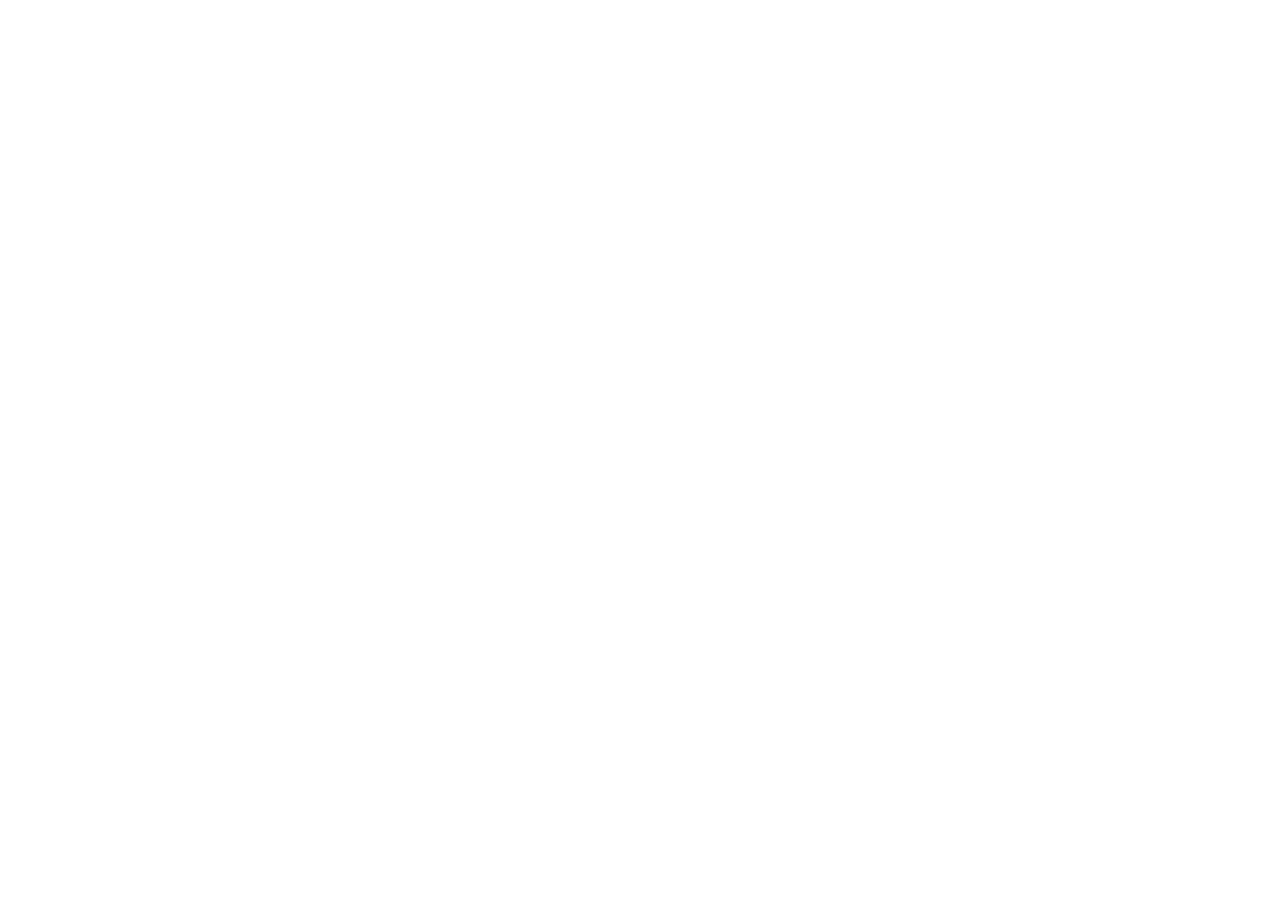
==== portfolio.html @ 125cb2c0 "hw8" ====
<!DOCTYPE html>
<html lang="ru">

<head>
    <meta charset="UTF-8" />
    <meta http-equiv="X-UA-Compatible" content="IE=edge">
    <meta name="viewport" content="width=device-width, initial-scale=1.0">
    <title>Портфоліо</title>
    <link rel="preconnect" href="https://fonts.googleapis.com">
    <link rel="preconnect" href="https://fonts.gstatic.com" crossorigin>
    <link href="https://fonts.googleapis.com/css2?family=Raleway:wght@700&family=Roboto:wght@400;500;700;900&display=swap"
        rel="stylesheet">
    <link rel="stylesheet" href="https://cdn.jsdelivr.net/npm/modern-normalize@1.1.0/modern-normalize.min.css">
    <link rel="stylesheet" href="./css/main.min.css">
</head>

<body>
<!--HEADER-->
    <!-- <header class="page-header"> 
        <div class="container page-header-box">
            <nav class="page-nav">
                <div class="page-header__logo-box">
                    <a class="page-header__logo link" href="./index.html" lang="en"><span class="web">Web</span>Studio</a>
                </div>
                <ul class="menu list">
                    <li class="menu__item">
                        <a class="menu__link link" href="./index.html">Студия</a>
                    </li>
                    <li class="menu__item">
                        <a class="menu__link current link" href="./portfolio.html">Портфолио</a>
                    </li>
                    <li class="menu__item">
                        <a class="menu__link link" href="#contacts">Контакты</a>
                    </li>
                </ul>
            </nav>
            <div class="contacts-box">
                <a class="contact-e-mail link" href="mailto:info@devstudio.com">info@devstudio.com
                    <svg class="envelope-icon" width="16px" height="12px">
                        <use href="./images/icons.svg#icon-envelope"></use>
                    </svg>
                </a>
                <a class="contact-phone-number link" href="tel:+380961111111">+38 096 111 11 11
                    <svg class="phone-icon" width="10px" height="16px">
                        <use href="./images/icons.svg#icon-smartphone"></use>
                    </svg>
                </a>
            </div>
        </div>
    </header>
    <main>
<!--PORTFOLIO-->
        <!-- <section class="portfolio section"> 
            <div class="container">
            <ul class="portfolio-filters list">
                <li class="portfolio-filter-item"><button class="portfolio-filter-btn" type="button">Все</button></li>
                <li class="portfolio-filter-item"><button class="portfolio-filter-btn" type="button">Веб-сайты</button></li>
                <li class="portfolio-filter-item"><button class="portfolio-filter-btn" type="button">Приложения</button></li>
                <li class="portfolio-filter-item"><button class="portfolio-filter-btn" type="button">Дизайн</button></li>
                <li class="portfolio-filter-item"><button class="portfolio-filter-btn" type="button">Маркетинг</button></li>
            </ul>

            <ul class="projects-list list">
                <li class="projects-list-item">
                    <button class="project-btn" type="button">
                    <div class="project-card">
                        <img
                    src="./images/portfolio/img1.jpg"
                    alt="профили людей с фото"
                    width="370"
                    height="294"/>
                    <p class="project-hover-text">Ресурс предлагает комплексные предложения с разным уровнем функционала и сервисов.
                    Все это позволит
                    посетителю получить исчерпывающие сведения о компании или частном лице.
                </p>
                    </div>
                    <div class="project-box">
                    <h3 class="project-name">Технокряк</h3>
                    <p class="project-description">Веб-сайт</p>
                </div>
                </button>
                </li>
                <li class="projects-list-item">
                    <button class="project-btn" type="button">
                    <div class="project-card">
                    <img src="./images/portfolio/img2.jpg" alt="два баскетболиста борются за мяч" 
                    width="370" 
                    height="294" />
                    <p class="project-hover-text">Ресурс предлагает комплексные предложения с разным уровнем функционала и сервисов.
                        Все это позволит
                        посетителю получить исчерпывающие сведения о компании или частном лице.
                    </p>
                    </div>
                    <div class="project-box">
                    <h3 class="project-name">Постер <span lang="en">Orlean vs Golden Star</span></h3>
                    <p class="project-description">Дизайн</p>
                </div>
                </button>
                </li>
                <li class="projects-list-item">
                    <button class="project-btn" type="button">
                    <div class="project-card">
                    <img
                    src="./images/portfolio/img3.jpg"
                    alt="логотип ресторана рыбной кухни"
                    width="370"
                    height="294"/>
                    <p class="project-hover-text">Ресурс предлагает комплексные предложения с разным уровнем функционала и сервисов.
                        Все это позволит
                        посетителю получить исчерпывающие сведения о компании или частном лице.
                    </p>
                    </div>
                    <div class="project-box">
                    <h3 class="project-name">Ресторан <span lang="en">Seafood</span></h3>
                    <p class="project-description">Приложение</p>
                </div>
                </button>
                </li>
                <li class="projects-list-item">
                    <button class="project-btn" type="button">
                    <div class="project-card">
                        <img
                    src="./images/portfolio/img4.jpg"
                    alt="черные наушники"
                    width="370"
                    height="294"/>
                    <p class="project-hover-text">Ресурс предлагает комплексные предложения с разным уровнем функционала и сервисов.
                        Все это позволит
                        посетителю получить исчерпывающие сведения о компании или частном лице.
                    </p>
                    </div>
                    <div class="project-box">
                    <h3 class="project-name">Проект <span lang="en">Prime</span></h3>
                    <p class="project-description">Маркетинг</p>
                </div>
                </button>
                </li>
                <li class="projects-list-item">
                    <button class="project-btn" type="button">
                    <div class="project-card">
                    <img
                    src="./images/portfolio/img5.jpg"
                    alt="коробки"
                    width="370"
                    height="294"/>
                    <p class="project-hover-text">Ресурс предлагает комплексные предложения с разным уровнем функционала и сервисов.
                        Все это позволит
                        посетителю получить исчерпывающие сведения о компании или частном лице.
                    </p>
                    </div>
                    <div class="project-box">
                    <h3 class="project-name">Проект <span lang="en">Boxes</span></h3>
                    <p class="project-description">Приложение</p>
                </div>
                </button>
                </li>
                <li class="projects-list-item">
                    <button class="project-btn" type="button">
                    <div class="project-card">
                    <img
                    src="./images/portfolio/img6.jpg"
                    alt="монитор на котором изображена карта"
                    width="370"
                    height="294"/>
                    <p class="project-hover-text">Ресурс предлагает комплексные предложения с разным уровнем функционала и сервисов.
                        Все это позволит
                        посетителю получить исчерпывающие сведения о компании или частном лице.
                    </p>
                    </div>
                    <div class="project-box">
                    <h3 class="project-name" lang="en">Inspiration has no Borders</h3>
                    <p class="project-description">Веб-сайт</p>
                </div>
                </button>
                </li>
                <li class="projects-list-item">
                    <button class="project-btn" type="button">
                    <div class="project-card">
                    <img
                    src="./images/portfolio/img7.jpg"
                    alt="открытый журнал"
                    width="370"
                    height="294"/>
                    <p class="project-hover-text">Ресурс предлагает комплексные предложения с разным уровнем функционала и сервисов.
                        Все это позволит
                        посетителю получить исчерпывающие сведения о компании или частном лице.
                    </p>
                    </div>
                    <div class="project-box">
                    <h3 class="project-name">Издание <span lang="en">Limited Edition</span></h3>
                    <p class="project-description">Дизайн</p>
                </div>
                </button>
                </li>
                <li class="projects-list-item">
                    <button class="project-btn" type="button">
                    <div class="project-card">
                    <img
                    src="./images/portfolio/img8.jpg"
                    alt="ярлык"
                    width="370"
                    height="294"/>
                    <p class="project-hover-text">Ресурс предлагает комплексные предложения с разным уровнем функционала и сервисов.
                        Все это позволит
                        посетителю получить исчерпывающие сведения о компании или частном лице.
                    </p>
                    </div>
                    <div class="project-box">
                    <h3 class="project-name">Проект<span lang="en">LAB</span></h3>
                    <p class="project-description">Маркетинг</p>
                </div>
                </button>
                </li>
                <li class="projects-list-item">
                    <button class="project-btn" type="button">
                    <div class="project-card">
                    <img
                    src="./images/portfolio/img9.jpg"
                    alt="человек печатает на ноутбуке"
                    width="370"
                    height="294"/>
                    <p class="project-hover-text">Ресурс предлагает комплексные предложения с разным уровнем функционала и сервисов.
                        Все это позволит
                        посетителю получить исчерпывающие сведения о компании или частном лице.
                    </p>
                    </div>
                    <div class="project-box">
                    <h3 class="project-name" lang="en">Growing Business</h3>
                    <p class="project-description">Приложение</p>
                </div>
                </button>
                </li>
            </ul>
            </div>
        </section>
    </main>
<!--FOOTER-->
    <!-- <footer class="footer"> 
    <div class="container footer-box">
        <div class="footer-address-box">
            <a class="footer__logo link" href="index.html" lang="en"><span class="web">Web</span>Studio</a>
            <address class="address">
                <ul class="contacts-list list">
                    <li class="contacts-list-item">
                        <a class="address-link link" href="https://goo.gl/maps/kGVF8FUABVi4qEjD9" target="_blank"
                            rel="noopener noreferrer">г. Киев, пр-т Леси Украинки, 26</a>
                    </li>
                    <li class="contacts-list-item">
                        <a class="footer-contact-e-mail link" href="mailto:info@example.com">info@example.com</a>
                    </li>
                    <li class="contacts-list-item">
                        <a class="footer-contact-phone-number link" href="tel:+380991111111">+38 099 111 11 11</a>
                    </li>
                </ul>
            </address>
        </div>
        <div class="footer-sn-box">
            <h4 class="sn-title">ПРИСОЄДИНЯЙТЕСЬ</h4>
            <ul class="footer-social-list list">
                <li class="footer-social-list-item">
                    <a href="" class="footer-social-list-link">
                        <svg class="footer-socail-list-icon" width="20" height="20">
                            <use href="./images/icons.svg#icon-instagram"></use>
                        </svg>
                    </a>
                </li>
                <li class="footer-social-list-item">
                    <a href="" class="footer-social-list-link">
                        <svg class="footer-socail-list-icon" width="20" height="20">
                            <use href="./images/icons.svg#icon-twitter"></use>
                        </svg>
                    </a>
                </li>
                <li class="footer-social-list-item">
                    <a href="" class="footer-social-list-link">
                        <svg class="footer-socail-list-icon" width="20" height="20">
                            <use href="./images/icons.svg#icon-facebook"></use>
                        </svg>
                    </a>
                </li>
                <li class="footer-social-list-item">
                    <a href="" class="footer-social-list-link">
                        <svg class="footer-socail-list-icon" width="20" height="20">
                            <use href="./images/icons.svg#icon-linkedin"></use>
                        </svg>
                    </a>
                </li>
            </ul>
        </div>
        <div class="footer-form">
            <h4 class="subscribe-form-title">подпишитесь на рассылку</h4>
        
            <form class="subscribe-form">
                <ul class="subscribe-list list">
                    <li>
                        <label class="subscribe-field">
                            <input type="email" name="email" placeholder="E-mail" class="subscribe-input" required />
                        </label>
                    </li>
                    <li>
                        <button type="submit" class="subscribe-bnt">Подписаться
                            <svg class="icon icon-icon-send" width="24px" height="24px">
                                <use href="./images/icons.svg#icon-icon-send"></use>
                            </svg>
        
                        </button>
                    </li>
                </ul>
            </form>
        
        </div>
    </div>
</footer>
</body>

</html>
---- css/main.min.css ----
h1,h2,h3,h4,h5,h6,p{margin-top:0;margin-bottom:0}ul,ol{margin-top:0;margin-bottom:0;padding-left:0}img{display:block;max-width:100%;height:auto}.list{list-style:none}.link{text-decoration:none}body{font-family:var(--primary-font)}button{cursor:pointer}.container{padding-left:15px;padding-right:15px}@media screen and (min-width: 480px){.container{width:480px;margin-left:auto;margin-right:auto}}@media screen and (min-width: 768px){.container{width:768px}}@media screen and (min-width: 1200px){.container{width:1200px}}@media screen and (max-width: 767px){.section{padding:60px 0}}@media screen and (min-width: 768px){.section{padding:60px 0}}@media screen and (min-width: 1200px){.section{padding:94px 0}}.backdrop{position:fixed;top:0;left:0;z-index:100;width:100%;height:100%;background:rgba(0,0,0,.2);transition:500ms cubic-bezier(0.4, 0, 0.2, 1)}.backdrop.is-hidden{opacity:0;visibility:hidden;pointer-events:none;transform:scale(3);transition:500ms cubic-bezier(0.4, 0, 0.2, 1)}@media screen and (max-width: 767px){.footer{background-color:#2f303a;padding-top:60px;padding-bottom:60px}.footer__logo{font-size:24px;margin-bottom:20px}.footer-address-box{display:flex;flex-direction:column;justify-content:center;align-items:center}.address{text-align:center;margin-bottom:60px}.footer-contacts-list-item:not(:last-child){margin-bottom:8px}.footer-address-link{font-style:normal;font-weight:400;font-size:14px;line-height:24px;letter-spacing:.03em;color:#fff}.footer-contact-e-mail{font-style:normal;font-weight:400;font-size:14px;line-height:1.71;letter-spacing:.03em;color:rgba(255,255,255,.6)}.footer-contact-phone-number{font-style:normal;font-weight:400;font-size:14px;line-height:1.71;letter-spacing:.03em;color:rgba(255,255,255,.6)}.footer-sn-title{display:block;font-weight:700;font-size:14px;line-height:1.14;letter-spacing:.03em;text-transform:uppercase;text-align:center;color:#fff;margin-bottom:20px}.footer-social-list{display:flex;justify-content:center;gap:10px;margin-bottom:60px}.footer-social-list-link{display:flex;justify-content:center;align-items:center;width:44px;height:44px;border-radius:50%;background:rgba(255,255,255,.1);fill:#fff}.footer-form{display:flex;flex-direction:column;margin-top:auto;justify-content:center;align-items:center}.subscribe-form-title{font-weight:700;font-size:14px;line-height:1.15;letter-spacing:.03em;text-transform:uppercase;color:#fff;margin-bottom:20px}.subscribe-input{border:1px solid rgba(255,255,255,.3);border-radius:4px;height:50px;background-color:rgba(0,0,0,0);padding:15px 16px;font-weight:400;font-size:16px;line-height:1.25;letter-spacing:.03em;color:rgba(255,255,255,.6);margin-bottom:20px;width:90vw}.subscribe-input::placeholder{font-weight:400;font-size:16px;line-height:1.25;display:flex;align-items:center;letter-spacing:.03em;color:rgba(255,255,255,.6)}.subscribe-bnt{background:#2196f3;box-shadow:0px 4px 4px rgba(0,0,0,.15);border:none;border-radius:4px;color:#fff;font-weight:700;font-size:16px;line-height:1.87;align-items:center;text-align:center;display:flex;letter-spacing:.06em;padding:10px 31px;margin-left:auto;margin-right:auto}.icon-icon-send{fill:currentColor;margin-left:10px}}@media screen and (min-width: 768px)and (max-width: 1199px){.footer{background-color:#2f303a;padding-top:60px;padding-bottom:60px}.footer-tablet-box{display:flex;justify-content:center;gap:168px}.footer__logo{font-size:24px;margin-bottom:20px}.footer-address-box{display:flex;flex-direction:column;justify-content:center;align-items:center}.address{text-align:center;margin-bottom:60px}.footer-contacts-list-item:not(:last-child){margin-bottom:8px}.footer-address-link{font-style:normal;font-weight:400;font-size:14px;line-height:24px;letter-spacing:.03em;color:#fff}.footer-contact-e-mail{font-style:normal;font-weight:400;font-size:14px;line-height:1.71;letter-spacing:.03em;color:rgba(255,255,255,.6)}.footer-contact-phone-number{font-style:normal;font-weight:400;font-size:14px;line-height:1.71;letter-spacing:.03em;color:rgba(255,255,255,.6)}.sn-title{display:block;font-weight:700;font-size:14px;line-height:1.14;letter-spacing:.03em;text-transform:uppercase;color:#fff;margin-bottom:20px}.footer-social-list{display:flex;justify-content:center;gap:10px}.footer-sn-title{display:block;font-weight:700;font-size:14px;line-height:1.14;letter-spacing:.03em;text-transform:uppercase;text-align:center;color:#fff;margin-bottom:20px}.footer-social-list{display:flex;justify-content:center;gap:10px;margin-bottom:60px}.footer-social-list-link{display:flex;justify-content:center;align-items:center;width:44px;height:44px;border-radius:50%;background:rgba(255,255,255,.1);fill:#fff}.footer-form{display:flex;flex-direction:column;margin-top:auto;justify-content:center;align-items:center}.subscribe-form-title{font-weight:700;font-size:14px;line-height:1.15;letter-spacing:.03em;text-transform:uppercase;color:#fff;margin-bottom:20px}.subscribe-input{border:1px solid rgba(255,255,255,.3);border-radius:4px;height:50px;background-color:rgba(0,0,0,0);padding:15px 16px;font-weight:400;font-size:16px;line-height:1.25;letter-spacing:.03em;color:rgba(255,255,255,.6);margin-bottom:20px;width:450px}.subscribe-input::placeholder{font-weight:400;font-size:16px;line-height:1.25;display:flex;align-items:center;letter-spacing:.03em;color:rgba(255,255,255,.6)}.subscribe-bnt{background:#2196f3;box-shadow:0px 4px 4px rgba(0,0,0,.15);border:none;border-radius:4px;color:#fff;font-weight:700;font-size:16px;line-height:1.87;align-items:center;text-align:center;display:flex;letter-spacing:.06em;padding:10px 31px;margin-left:auto;margin-right:auto}.icon-icon-send{fill:currentColor;margin-left:10px}}@media screen and (min-width: 1200px){.footer{background-color:#2f303a;padding-top:60px;padding-bottom:60px}.footer-box{display:flex;align-items:baseline}.footer-tablet-box{display:flex}.footer-address-box{display:table;margin-right:70px}.footer__logo{display:block;margin-bottom:20px}.footer-address-link{font-style:normal;font-weight:400;font-size:14px;line-height:24px;letter-spacing:.03em;color:#fff;transition:var(--transition-main)}.footer-address-link:hover,.footer-address-link:focus{color:var(--accent-color)}.footer-contact-e-mail{font-style:normal;font-weight:400;font-size:14px;line-height:1.71;letter-spacing:.03em;color:rgba(255,255,255,.6);transition:var(--transition-main)}.footer-contact-e-mail:hover,.footer-contact-e-mail:focus{color:var(--accent-color)}.footer-contact-phone-number{font-style:normal;font-weight:400;font-size:14px;line-height:1.71;letter-spacing:.03em;color:rgba(255,255,255,.6);transition:var(--transition-main)}.footer-contact-phone-number:hover,.footer-contact-phone-number:focus{color:var(--accent-color)}.contacts-list-item:not(:last-of-type){margin-bottom:9px}.footer-sn-title{display:block;font-weight:700;font-size:14px;line-height:1.14;letter-spacing:.03em;text-transform:uppercase;color:#fff;margin-bottom:20px}.footer-social-list{display:flex;justify-content:center;gap:10px}.footer-social-list-link{display:flex;justify-content:center;align-items:center;width:44px;height:44px;border-radius:50%;background:rgba(255,255,255,.1);fill:#fff;transition:var(--transition-main)}.footer-social-list-link:hover,.footer-social-list-link:focus{background-color:var(--accent-color)}.footer-form{margin-left:auto;justify-content:center;align-items:center}.subscribe-form-title{font-weight:700;font-size:14px;line-height:1.15;letter-spacing:.03em;text-transform:uppercase;color:#fff;margin-bottom:20px}.subscribe-list{display:flex}.subscribe-bnt{background:#2196f3;box-shadow:0px 4px 4px rgba(0,0,0,.15);border:none;border-radius:4px;color:#fff;font-weight:700;font-size:16px;line-height:1.87;display:flex;align-items:center;text-align:center;letter-spacing:.06em;padding:10px 26px;transition:backgroud-color var(--transition-main)}.subscribe-bnt:focus,.subscribe-bnt:hover{background-color:#188ce8}.icon-icon-send{fill:currentColor;margin-left:10px}.subscribe-input{border:1px solid rgba(255,255,255,.3);filter:drop-shadow(0px 4px 4px rgba(0, 0, 0, 0.15));border-radius:4px;width:358px;height:50px;background-color:rgba(0,0,0,0);margin-right:12px;padding:15px 16px;font-weight:400;font-size:16px;line-height:1.25;display:flex;align-items:center;letter-spacing:.03em;color:rgba(255,255,255,.6);transition:border-color var(--transition-main)}.subscribe-input::placeholder{font-weight:400;font-size:16px;line-height:1.25;display:flex;align-items:center;letter-spacing:.03em;color:rgba(255,255,255,.6)}.subscribe-input:focus,.subscribe-input:hover{outline:none;border-color:var(--accent-color)}}@media screen and (max-width: 767px){.menu{display:none}.contacts-box{display:none}.page-header{padding-top:24px;padding-bottom:24px}.page-header-box{display:flex;align-items:center;justify-content:space-between}.mobile-menu-open{background-color:rgba(0,0,0,0);border:none;padding:0;line-height:0}}@media screen and (min-width: 768px){.mobile-menu-open{display:none}.page-nav{display:flex;align-items:center}.page-header-box{display:flex;padding-top:24px;padding-bottom:24px;align-items:center}.page-header__logo{margin-right:88px}.menu{display:flex;align-items:center}.menu__item:not(:last-child){margin-right:50px}.menu__link{font-weight:500;font-size:14px;line-height:1.14;letter-spacing:.02em;color:#212121;padding-top:32px;padding-bottom:32px}.current{color:var(--accent-color);position:relative}.current::after{position:absolute;bottom:0;display:block;content:"";border-radius:2px;background-color:var(--accent-color);height:4px;width:100%}.contacts-box{display:flex;flex-direction:column;margin-left:auto}.contact-e-mail,.contact-phone-number{font-weight:500;font-size:14px;line-height:1.14;letter-spacing:.02em;color:#757575;display:inline-flex;align-items:center}.envelope-icon,.phone-icon{order:-1;margin-right:10px;fill:currentColor}}@media screen and (min-width: 1200px){.page-header{border-bottom:1px solid #ececec}.page-header__logo{margin-right:93px}.contacts-box{display:inline;justify-content:center}.menu__link{transition:var(--transition-main)}.menu__link:hover{color:var(--accent-color)}.menu__link:focus{color:var(--accent-color)}.contact-e-mail{margin-right:50px}.contact-e-mail,.contact-phone-number{font-weight:500;font-size:14px;line-height:1.14;letter-spacing:.02em;color:#757575;display:inline-flex;align-items:center;transition:var(--transition-main)}.contact-e-mail:hover,.contact-phone-number:hover{color:var(--accent-color)}.contact-e-mail:focus,.contact-phone-number:focus{color:var(--accent-color)}}.page-header__logo{font-family:var(--logo-font);font-weight:700;font-size:26px;line-height:1.19;letter-spacing:.03em;color:#000}.footer__logo{font-family:var(--logo-font);font-weight:700;font-size:26px;line-height:1.19;letter-spacing:.03em;color:#fff}.web{font-family:var(--logo-font);font-weight:700;font-size:26px;line-height:1.19;letter-spacing:.03em;color:var(--accent-color)}.modal-form{display:flex;flex-direction:column}.modal-form-title{font-weight:700;font-size:20px;line-height:1.15;text-align:center;letter-spacing:.03em;color:#212121;margin-bottom:12px}.modal-form-field{margin-bottom:10px}.modal-form-input{width:100%;height:40px;border:1px solid rgba(33,33,33,.2);border-radius:4px;transition:border-color var(--transition-main);padding-left:42px;padding-top:16px;padding-bottom:16px}.modal-form-input:focus{outline:none;border-color:var(--accent-color);cursor:pointer}.modal-form-input-description{font-weight:400;font-size:12px;line-height:1.17;letter-spacing:.01em;color:#757575;display:block;margin-bottom:4px}.modal-form-input-box{position:relative}.modal-field-icon{position:absolute;top:50%;left:12px;transform:translateY(-50%);transition:fill var(--transition-main)}.modal-form-input:focus+.modal-form-input-icon{fill:var(--accent-color)}.modal-form-comment{width:100%;height:120px;padding:12px 16px;resize:none;border-radius:4px;border:1px solid rgba(33,33,33,.2);transition:border-color var(--transition-main)}.modal-form-comment::placeholder{font-weight:400;font-size:12px;line-height:14px;letter-spacing:.01em;color:rgba(117,117,117,.5)}.modal-form-comment:focus{border-color:var(--accent-color);outline:none;cursor:pointer}.policy-check-field{display:flex;margin-bottom:30px;align-items:center;justify-content:center;margin-top:6px}.policy-check-field:focus,.policy-check-field:hover{cursor:pointer}.check-box-icon{display:inline-block;width:16px;height:15px;margin-right:8px;border:2px solid #212121;border-radius:4px;position:relative;transition:background-color var(--transition-main)}.check-mark{position:absolute;top:50%;transform:translateY(-50%)}.check-box-description{font-weight:400;font-size:14px;line-height:1.71;letter-spacing:.03em;color:#757575}.policy-link{color:#2196f3}.check-box:checked+.check-box-icon{background-color:var(--accent-color);border-color:rgba(0,0,0,0)}.check-box{-webkit-appearance:none;-moz-appearance:none;appearance:none}.modal-form-submit{min-width:200px;height:50px;background:#2196f3;box-shadow:0px 4px 4px rgba(0,0,0,.15);border:none;border-radius:4px;color:#fff;font-weight:700;font-size:16px;line-height:1.87;display:flex;align-self:center;text-align:center;letter-spacing:.06em;padding:10px 52px;transition:backgroud-color var(--transition-main)}.modal-form-submit:focus,.modal-form-submit:hover{outline:none;background-color:#188ce8}.modal-window{position:absolute;top:50%;left:50%;transform:translate(-50%, -50%);width:528px;height:581px;background-color:#fff;box-shadow:0px 1px 3px rgba(0,0,0,.12),0px 1px 1px rgba(0,0,0,.14),0px 2px 1px rgba(0,0,0,.2);border-radius:4px;padding:40px}.modal-close-btn{position:absolute;top:8px;right:8px;display:flex;justify-content:center;align-items:center;width:30px;height:30px;border-radius:50%;background-color:#fff;border:1px solid rgba(0,0,0,.1);padding:0}.modal-close-btn:hover,.modal-close-btn:focus{fill:var(--accent-color)}@media screen and (max-width: 767px){.section-title{font-weight:700;font-size:22px;line-height:1.17;text-align:center;letter-spacing:.03em;color:#212121;margin-bottom:20px}}@media screen and (min-width: 768px){.section-title{font-weight:700;font-size:28px;line-height:1.17;text-align:center;letter-spacing:.03em;color:#212121;margin-bottom:30px}}@media screen and (min-width: 1200px){.section-title{font-size:36px}}@media screen and (max-width: 1199px){.about{display:none}}@media screen and (min-width: 1200px){.about{padding-top:0}.about-list{display:flex;gap:var(--item-gap);border:none}.about-list__box{position:relative}.about-list__box>.about-list__description{position:absolute;bottom:0;width:100%;height:70px;background:rgba(47,48,58,.8);font-weight:700;font-size:14px;line-height:1.14;letter-spacing:.03em;text-transform:uppercase;color:#fff;text-align:center;padding-top:27px;padding-bottom:27px}}@media screen and (max-width: 767px){.advantages-list{display:flex;flex-wrap:wrap}.advantages-list__icon-box{display:flex;justify-content:center;align-items:center;margin-bottom:30px;padding-top:25px;padding-bottom:25px;background-color:#f5f4fa;border-radius:4px}.advantages-list__title{font-weight:700;font-size:14px;line-height:1.14;letter-spacing:.03em;text-transform:uppercase;color:#212121;margin-bottom:10px}.advantages-list__description{font-weight:400;font-size:14px;line-height:1.71;letter-spacing:.03em;color:#757575}}@media screen and (min-width: 768px){.advantages-list{display:flex;gap:var(--item-gap);flex-wrap:wrap}.advantages-list__item{flex-basis:calc((100% - 30px)/2)}.advantages-list__icon-box{display:flex;justify-content:center;align-items:center;margin-bottom:30px;padding-top:25px;padding-bottom:25px;background-color:#f5f4fa;border-radius:4px}.advantages-list__title{font-weight:700;font-size:14px;line-height:1.14;letter-spacing:.03em;text-transform:uppercase;color:#212121;margin-bottom:10px}.advantages-list__description{font-weight:400;font-size:14px;line-height:1.71;letter-spacing:.03em;color:#757575}}@media screen and (min-width: 1200px){.advantages-list__item{flex-basis:calc((100% - 90px)/4)}}@media screen and (max-width: 767px){.clients-list{display:flex;flex-wrap:wrap;justify-content:center;align-items:center;gap:var(--item-gap)}.clients-list__item{flex-basis:calc((100% - 30px)/2)}.clients-list__link{display:flex;justify-content:center;align-items:center;fill:#afb1b8;border:1px solid #afb1b8;height:92px;border-radius:4px}}@media screen and (min-width: 768px){.clients-list{display:flex;flex-wrap:wrap;justify-content:center;align-items:center;gap:var(--item-gap)}.clients-list__item{flex-basis:calc((100% - 60px)/3)}.clients-list__link{display:flex;justify-content:center;align-items:center;fill:#afb1b8;border:1px solid #afb1b8;height:92px;border-radius:4px}}@media screen and (min-width: 1200px){.clients-list__item{flex-basis:calc((100% - 150px)/6)}.clients-list__link{transition:var(--transition-main)}.clients-list__link:hover,.clients-list__link:focus{fill:var(--accent-color);border-color:var(--accent-color)}}@media screen and (max-width: 767px){.hero{padding-top:118px;padding-bottom:118px;background-image:linear-gradient(rgba(47, 48, 58, 0.4), rgba(47, 48, 58, 0.4)),url("/images/mobile/hero/hero-480/hero-480.jpg");background-size:cover;background-color:#c4c4c4}}@media screen and (max-width: 767px)and (min-device-pixel-ratio: 2)and (max-width: 767px),screen and (max-width: 767px)and (min-resolution: 192dpi)and (max-width: 767px),screen and (max-width: 767px)and (min-resolution: 2dppx)and (max-width: 767px){.banner{background-image:url("/images/mobile/hero/hero-480/hero-480@2x.jpg")}}@media screen and (max-width: 767px){.hero__title{font-weight:900;font-size:26px;line-height:1.62;text-align:center;letter-spacing:.06em;text-transform:uppercase;color:#fff;margin-bottom:30px}}@media screen and (max-width: 767px){.hero__bnt-box{display:flex;justify-content:center;align-items:center}}@media screen and (max-width: 767px){.hero__btn{color:#fff;background-color:#2196f3;font-family:inherit;font-weight:700;font-size:16px;line-height:1.88;display:flex;align-items:center;text-align:center;letter-spacing:.06em;border:none;border-radius:4px;padding:10px 24px}}@media screen and (min-width: 768px){.hero{padding-top:118px;padding-bottom:118px;background-image:linear-gradient(rgba(47, 48, 58, 0.4), rgba(47, 48, 58, 0.4)),url("/images/tablet/hero/hero-768.jpg");background-size:cover;background-color:#c4c4c4}}@media screen and (min-width: 768px)and (min-device-pixel-ratio: 2)and (min-width: 768px),screen and (min-width: 768px)and (min-resolution: 192dpi)and (min-width: 768px),screen and (min-width: 768px)and (min-resolution: 2dppx)and (min-width: 768px){.banner{background-image:url("/images/tablet/hero/hero-768@2x.jpg")}}@media screen and (min-width: 768px){.hero__title{font-weight:900;font-size:26px;line-height:1.62;text-align:center;letter-spacing:.06em;text-transform:uppercase;color:#fff;margin-bottom:30px}}@media screen and (min-width: 768px){.hero__bnt-box{display:flex;justify-content:center;align-items:center}}@media screen and (min-width: 768px){.hero__btn{color:#fff;background-color:#2196f3;font-family:inherit;font-weight:700;font-size:16px;line-height:1.88;display:flex;align-items:center;text-align:center;letter-spacing:.06em;border:none;border-radius:4px;padding:10px 24px}}@media screen and (min-width: 1200px){.hero{padding-top:200px;padding-bottom:200px;background-image:linear-gradient(rgba(47, 48, 58, 0.4), rgba(47, 48, 58, 0.4)),url("/images/desktop/hero/hero-1600.jpg")}}@media screen and (min-width: 1200px)and (min-device-pixel-ratio: 2)and (min-width: 1200px),screen and (min-width: 1200px)and (min-resolution: 192dpi)and (min-width: 1200px),screen and (min-width: 1200px)and (min-resolution: 2dppx)and (min-width: 1200px){.banner{background-image:url("/images/desktop/hero/hero-1600@2x.jpg")}}@media screen and (min-width: 1200px){.hero__title{font-size:44px;line-height:1.36}}@media screen and (min-width: 1200px){.hero__btn{padding:10px 32px;transition:var(--transition-main)}.hero__btn:hover,.hero__btn:focus{background-color:#188ce8;cursor:pointer}}.portfolio-filters{display:flex;justify-content:center;gap:8px;margin-bottom:50px}.portfolio-filter-btn{font-family:inherit;font-weight:500;font-size:16px;line-height:1.63;text-align:center;letter-spacing:.03em;color:#212121;background-color:#f5f4fa;border:none;border-radius:4px;padding:6px 22px 6px 22px;transition:var(--transition-main)}.portfolio-filter-btn:hover,.portfolio-filter-btn:focus{color:#fff;background-color:var(--accent-color);box-shadow:0px 3px 1px rgba(0,0,0,.1),0px 1px 2px rgba(0,0,0,.08),0px 2px 2px rgba(0,0,0,.12)}.projects-list{display:flex;flex-wrap:wrap;gap:var(--item-gap)}.projects-list-item{flex-basis:calc((100% - 60px)/3)}.project-name{font-weight:700;font-size:18px;line-height:2;letter-spacing:.06em;color:#212121;margin-bottom:4px}.project-description{font-weight:400;font-size:16px;line-height:1.88;letter-spacing:.03em}.project-box{border:1px solid #eee;border-top:none;padding:20px 24px;background:#fff}.project-btn{text-align:left;padding:0;border:none;transition:var(--transition-main)}.project-btn:hover,.project-btn:focus{box-shadow:0px 1px 1px rgba(0,0,0,.12),0px 4px 4px rgba(0,0,0,.06),1px 4px 6px rgba(0,0,0,.16)}.project-card{position:relative;overflow:hidden}.project-hover-text{position:absolute;top:0;left:0;background-color:rgba(33,150,243,.9);font-weight:400;font-size:18px;line-height:1.55;letter-spacing:.03em;color:#fff;padding:63px 24px;width:100%;height:100%;overflow:auto;transform:translate(0, 100%);transition:var(--transition-main)}.project-btn:hover .project-hover-text,.project-btn:focus .project-hover-text{transform:translate(0, 0)}@media screen and (max-width: 767px){.team{background-color:#f5f4fa}.team-list{display:flex;flex-wrap:wrap;gap:var(--item-gap)}.team-list__item{background-color:#fff;box-shadow:0px 1px 3px rgba(0,0,0,.12),0px 1px 1px rgba(0,0,0,.14),0px 2px 1px rgba(0,0,0,.2);border-radius:0px 0px 4px 4px;padding-bottom:30px;flex-basis:100%;max-width:450px}.team-list__name{font-weight:500;font-size:16px;line-height:1.19;text-align:center;letter-spacing:.03em;color:#212121;margin-top:30px;margin-bottom:10px}.team-list__position{font-size:16px;line-height:1.19;text-align:center;letter-spacing:.03em;color:#757575;margin-bottom:16px}.social-list{display:flex;justify-content:center;gap:10px}.social-list__link{justify-content:center;align-items:center;background-color:#fff;fill:#afb1b8;width:44px;height:44px;border-radius:50%;display:flex}}@media screen and (min-width: 768px){.team{background-color:#f5f4fa}.team-list{display:flex;flex-wrap:wrap;gap:var(--item-gap)}.team-list__item{background-color:#fff;box-shadow:0px 1px 3px rgba(0,0,0,.12),0px 1px 1px rgba(0,0,0,.14),0px 2px 1px rgba(0,0,0,.2);border-radius:0px 0px 4px 4px;padding-bottom:30px;flex-basis:calc((100% - 30px)/2);max-width:354px}.team-list__name{font-weight:500;font-size:16px;line-height:1.19;text-align:center;letter-spacing:.03em;color:#212121;margin-top:30px;margin-bottom:10px}.team-list__position{font-size:16px;line-height:1.19;text-align:center;letter-spacing:.03em;color:#757575;margin-bottom:16px}.social-list{display:flex;justify-content:center;gap:10px}.social-list__link{justify-content:center;align-items:center;background-color:#fff;fill:#afb1b8;width:44px;height:44px;border-radius:50%;display:flex}}@media screen and (min-width: 1200px){.team-list__item{flex-basis:calc((100% - 90px)/4)}.social-list__link{transition:var(--transition-main)}.social-list__link:hover,.social-list__link:focus{background-color:var(--accent-color)}.social-list__link:hover .socail-list__icon,.social-list__link:focus .socail-list__icon{fill:#fff}}:root{--primary-font: "Roboto", sans-serif;--logo-font: "Raleway", sans-serif;--accent-color: #2196F3;--item-gap: 30px;--transition-main: 250ms cubic-bezier(0.4, 0, 0.2, 1)}/*# sourceMappingURL=main.min.css.map */
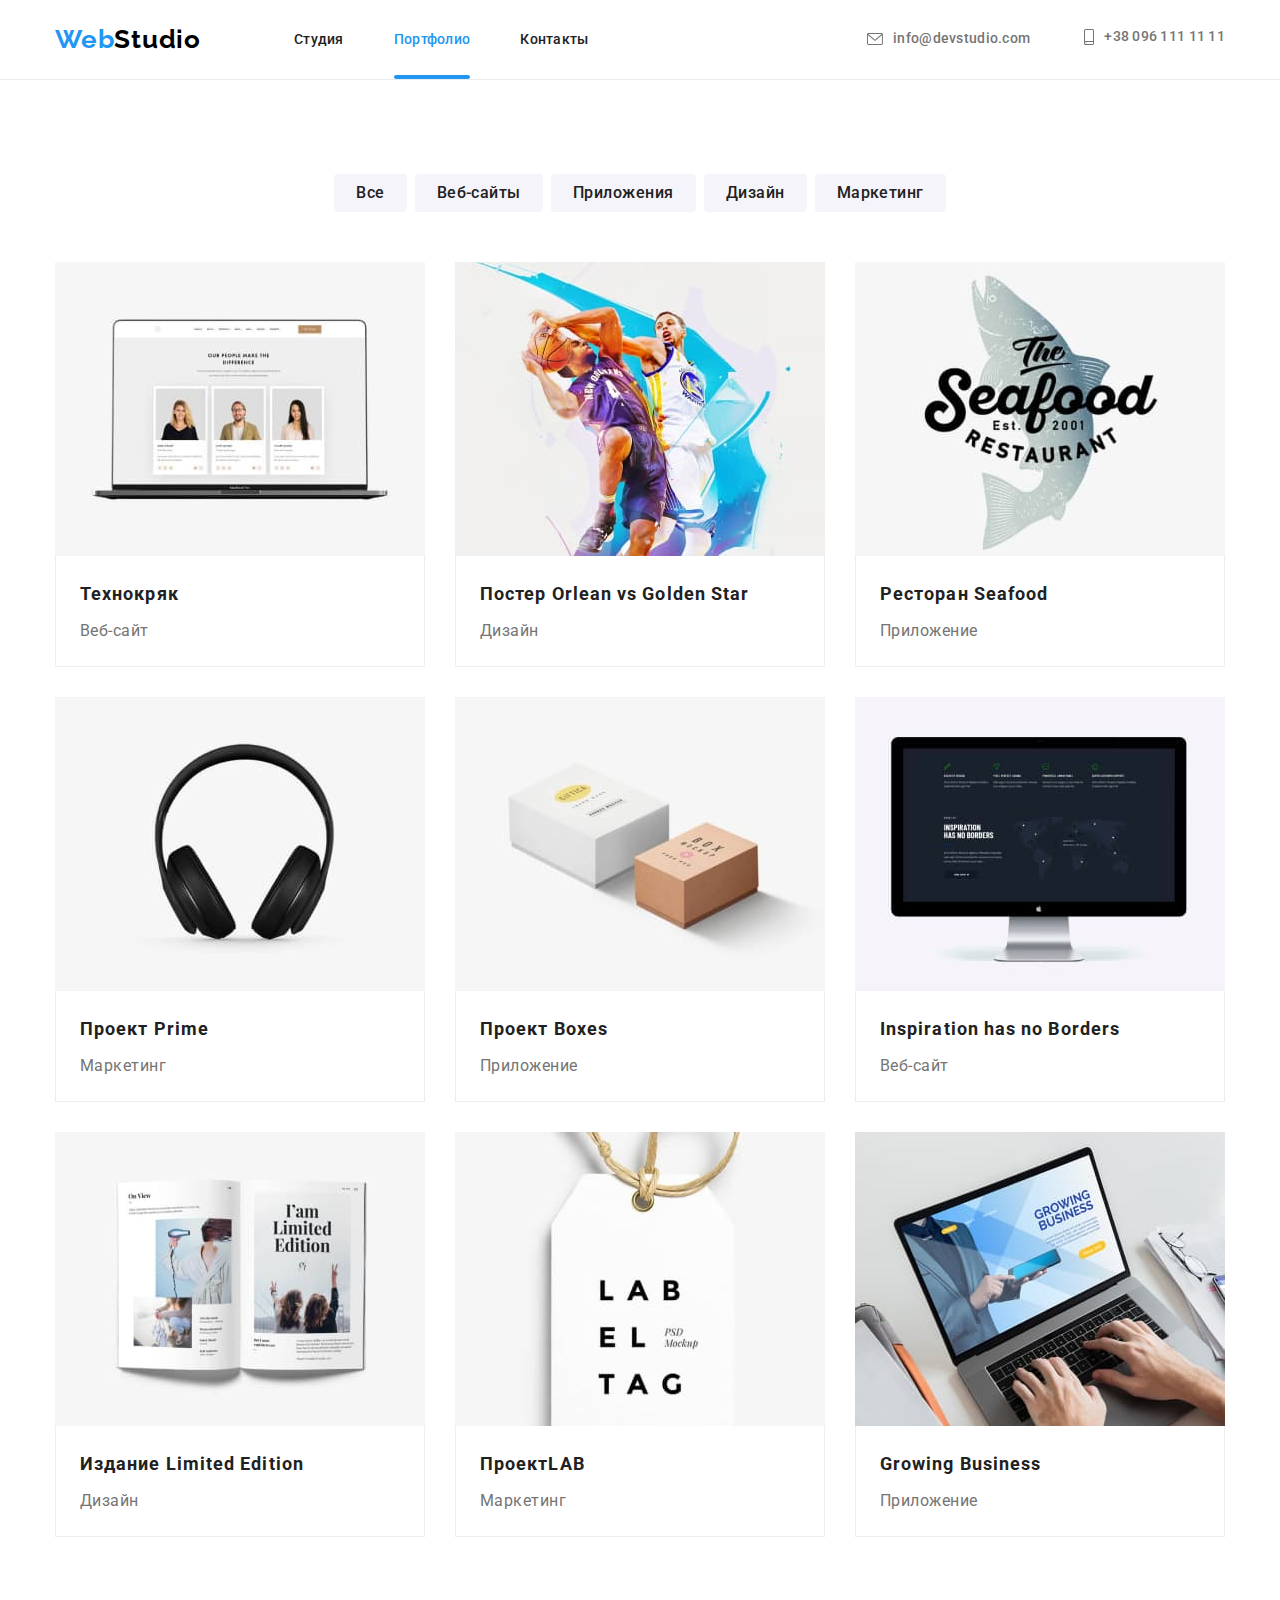
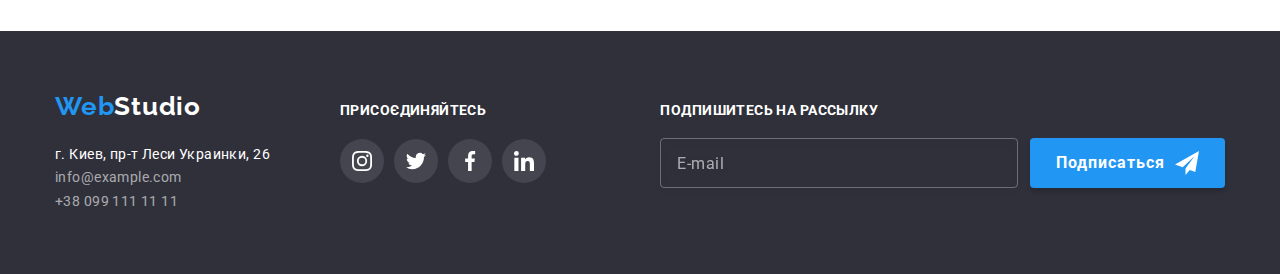
==== commit 52323ea5: "update" ====
--- a/portfolio.html
+++ b/portfolio.html
@@ -16,12 +16,10 @@
 
 <body>
 <!--HEADER-->
-    <!-- <header class="page-header"> 
+    <header class="page-header">
         <div class="container page-header-box">
             <nav class="page-nav">
-                <div class="page-header__logo-box">
-                    <a class="page-header__logo link" href="./index.html" lang="en"><span class="web">Web</span>Studio</a>
-                </div>
+                <a class="page-header__logo link" href="./index.html" lang="en"><span class="web">Web</span>Studio</a>
                 <ul class="menu list">
                     <li class="menu__item">
                         <a class="menu__link link" href="./index.html">Студия</a>
@@ -34,6 +32,11 @@
                     </li>
                 </ul>
             </nav>
+            <button type="button" class="mobile-menu-open" data-menu-open>
+                <svg class="mobile-menu-icon" width="40px" height="40px">
+                    <use href="./images/icons.svg#icon-mobile-menu"></use>
+                </svg>
+            </button>
             <div class="contacts-box">
                 <a class="contact-e-mail link" href="mailto:info@devstudio.com">info@devstudio.com
                     <svg class="envelope-icon" width="16px" height="12px">
@@ -47,10 +50,56 @@
                 </a>
             </div>
         </div>
+        <!--MOBILE MENU-->
+        <div class="mobile-menu" data-menu>
+            <div class="container mobile-menu__container">
+                <button class="mobile-menu__close-btn" data-menu-close>
+                    <svg class="mobile-menu__close-icon" width="19" height="19">
+                        <use href="./images/icons.svg#icon-modal-close-btn"></use>
+                    </svg>
+                </button>
+                <div class="mobile-menu__box">
+                    <ul class="mobile-menu__list list">
+                        <li class="mobile-menu__item">
+                            <a class="mobile-menu__link link" href="./index.html">Студия</a>
+                        </li>
+                        <li class="mobile-menu__item">
+                            <a class="mobile-menu__link current link" href="./portfolio.html">Портфолио</a>
+                        </li>
+                        <li class="mobile-menu__item">
+                            <a class="mobile-menu__link link" href="#contacts">Контакты</a>
+                        </li>
+                    </ul>
+                </div>
+                <div class="mobile-menu__contacts-box">
+                    <a class="mobile-menu__contact-phone-number link" href="tel:+380961111111">+38 096 111 11 11
+                    </a>
+                    <a class="mobile-menu__contact-e-mail link" href="mailto:info@devstudio.com">info@devstudio.com
+                    </a>
+                    <div class="mobile-menu__sn-box">
+                        <ul class="mobile-menu__sn-list list">
+                            <li class="mobile-menu__sn-item">
+                                <a class="mobile-menu__sn-link link" href="">Instagram</a>
+                            </li>
+                            <li class="mobile-menu__sn-item">
+                                <a class="mobile-menu__sn-link link" href="">Twitter</a>
+                            </li>
+                            <li class="mobile-menu__sn-item link">
+                                <a class="mobile-menu__sn-link link" href="">Facebook</a>
+                            </li>
+                            <li class="mobile-menu__sn-item link">
+                                <a class="mobile-menu__sn-link link" href="">LinkedIn</a>
+                            </li>
+                        </ul>
+                    </div>
+                </div>
+            </div>
+        </div>
     </header>
+ 
     <main>
 <!--PORTFOLIO-->
-        <!-- <section class="portfolio section"> 
+        <section class="portfolio section"> 
             <div class="container">
             <ul class="portfolio-filters list">
                 <li class="portfolio-filter-item"><button class="portfolio-filter-btn" type="button">Все</button></li>
@@ -64,11 +113,18 @@
                 <li class="projects-list-item">
                     <button class="project-btn" type="button">
                     <div class="project-card">
-                        <img
-                    src="./images/portfolio/img1.jpg"
-                    alt="профили людей с фото"
-                    width="370"
-                    height="294"/>
+                        <picture>
+                            <source srcset="images\desktop\portfolio-card-set\technokryak-370\technokryak-370.jpg 1x, images\desktop\portfolio-card-set\technokryak-370\technokryak-370@2x.jpg 2x"
+                                media="(min-width: 1200px)" />
+                        
+                            <source srcset="images\tablet\portfolio-card-set\technokryak-354\technokryak-354.jpg 1x, images\tablet\portfolio-card-set\technokryak-354\technokryak-354@2x.jpg 2x"
+                                media="(min-width: 768px)" />
+                        
+                            <source srcset="images\mobile\portfolio-card-set\technocryak-450\technocryak-450.jpg 1x, images\mobile\portfolio-card-set\technocryak-450\technocryak-450@2x.jpg 2x"
+                                media="(max-width: 767px)" />
+                        
+                            <img src="images\desktop\portfolio-card-set\technokryak-370\technokryak-370.jpg" alt="карточки с фото людей на мониторе" />
+                        </picture>
                     <p class="project-hover-text">Ресурс предлагает комплексные предложения с разным уровнем функционала и сервисов.
                     Все это позволит
                     посетителю получить исчерпывающие сведения о компании или частном лице.
@@ -83,9 +139,22 @@
                 <li class="projects-list-item">
                     <button class="project-btn" type="button">
                     <div class="project-card">
-                    <img src="./images/portfolio/img2.jpg" alt="два баскетболиста борются за мяч" 
-                    width="370" 
-                    height="294" />
+                    <picture>
+                        <source
+                            srcset="images\desktop\portfolio-card-set\poster-new-orlean-370\poster-new-orlean-370.jpg 1x, images\desktop\portfolio-card-set\poster-new-orlean-370\poster-new-orlean-370@2x.jpg 2x"
+                            media="(min-width: 1200px)" />
+                    
+                        <source
+                            srcset="images\tablet\portfolio-card-set\poster-new-orlean-354\poster-new-orlean-354.jpg 1x, images\tablet\portfolio-card-set\poster-new-orlean-354\poster-new-orlean-354@2x.jpg 2x"
+                            media="(min-width: 768px)" />
+                    
+                        <source
+                            srcset="images\mobile\portfolio-card-set\poster-new-orlean-450\poster-new-orlean-450.jpg 1x, images\mobile\portfolio-card-set\poster-new-orlean-450\poster-new-orlean-450@2x.jpg 2x"
+                            media="(max-width: 767px)" />
+                    
+                        <img src="images\desktop\portfolio-card-set\poster-new-orlean-370\poster-new-orlean-370.jpg"
+                            alt="баскетболисты сражаются за мяч" />
+                    </picture>
                     <p class="project-hover-text">Ресурс предлагает комплексные предложения с разным уровнем функционала и сервисов.
                         Все это позволит
                         посетителю получить исчерпывающие сведения о компании или частном лице.
@@ -100,11 +169,22 @@
                 <li class="projects-list-item">
                     <button class="project-btn" type="button">
                     <div class="project-card">
-                    <img
-                    src="./images/portfolio/img3.jpg"
-                    alt="логотип ресторана рыбной кухни"
-                    width="370"
-                    height="294"/>
+                    <picture>
+                        <source
+                            srcset="images\desktop\portfolio-card-set\seafood-370\seafood-370.jpg 1x, images\desktop\portfolio-card-set\seafood-370\seafood-370@2x.jpg 2x"
+                            media="(min-width: 1200px)" />
+                    
+                        <source
+                            srcset="images\tablet\portfolio-card-set\seafood-354\seafood-354.jpg 1x, images\tablet\portfolio-card-set\seafood-354\seafood-354@2x.jpg 2x"
+                            media="(min-width: 768px)" />
+                    
+                        <source
+                            srcset="images\mobile\portfolio-card-set\seafood-450\seafood-450.jpg 1x, images\mobile\portfolio-card-set\seafood-450\seafood-450@2x.jpg 2x"
+                            media="(max-width: 767px)" />
+                    
+                        <img src="images\desktop\portfolio-card-set\seafood-370\seafood-370.jpg"
+                            alt="логотип рыбного ресторана" />
+                    </picture>
                     <p class="project-hover-text">Ресурс предлагает комплексные предложения с разным уровнем функционала и сервисов.
                         Все это позволит
                         посетителю получить исчерпывающие сведения о компании или частном лице.
@@ -119,11 +199,22 @@
                 <li class="projects-list-item">
                     <button class="project-btn" type="button">
                     <div class="project-card">
-                        <img
-                    src="./images/portfolio/img4.jpg"
-                    alt="черные наушники"
-                    width="370"
-                    height="294"/>
+                    <picture>
+                        <source
+                            srcset="images\desktop\portfolio-card-set\prime-370\prime-370.jpg 1x, images\desktop\portfolio-card-set\prime-370\prime-370@2x.jpg 2x"
+                            media="(min-width: 1200px)" />
+                    
+                        <source
+                            srcset="images\tablet\portfolio-card-set\prime-354\prime-354.jpg 1x, images\tablet\portfolio-card-set\prime-354\prime-354@2x.jpg 2x"
+                            media="(min-width: 768px)" />
+                    
+                        <source
+                            srcset="images\mobile\portfolio-card-set\prime-450\prime-450.jpg 1x, images\mobile\portfolio-card-set\prime-450\prime-450@2x.jpg 2x"
+                            media="(max-width: 767px)" />
+                    
+                        <img src="images\desktop\portfolio-card-set\prime-370\prime-370.jpg"
+                            alt="черные наушники" />
+                    </picture>
                     <p class="project-hover-text">Ресурс предлагает комплексные предложения с разным уровнем функционала и сервисов.
                         Все это позволит
                         посетителю получить исчерпывающие сведения о компании или частном лице.
@@ -138,11 +229,22 @@
                 <li class="projects-list-item">
                     <button class="project-btn" type="button">
                     <div class="project-card">
-                    <img
-                    src="./images/portfolio/img5.jpg"
-                    alt="коробки"
-                    width="370"
-                    height="294"/>
+                    <picture>
+                        <source
+                            srcset="images\desktop\portfolio-card-set\boxes-370\boxes-370.jpg 1x, images\desktop\portfolio-card-set\boxes-370\boxes-370@2x.jpg 2x"
+                            media="(min-width: 1200px)" />
+                    
+                        <source
+                            srcset="images\tablet\portfolio-card-set\boxes-354\boxes-354.jpg 1x, images\tablet\portfolio-card-set\boxes-354\boxes-354@2x.jpg 2x"
+                            media="(min-width: 768px)" />
+                    
+                        <source
+                            srcset="images\mobile\portfolio-card-set\boxes-450\boxes-450.jpg 1x, images\mobile\portfolio-card-set\boxes-450\boxes-450@2x.jpg 2x"
+                            media="(max-width: 767px)" />
+                    
+                        <img src="images\desktop\portfolio-card-set\boxes-370\boxes-370.jpg"
+                            alt="крафтовые коробки" />
+                    </picture>
                     <p class="project-hover-text">Ресурс предлагает комплексные предложения с разным уровнем функционала и сервисов.
                         Все это позволит
                         посетителю получить исчерпывающие сведения о компании или частном лице.
@@ -157,11 +259,22 @@
                 <li class="projects-list-item">
                     <button class="project-btn" type="button">
                     <div class="project-card">
-                    <img
-                    src="./images/portfolio/img6.jpg"
-                    alt="монитор на котором изображена карта"
-                    width="370"
-                    height="294"/>
+                    <picture>
+                        <source
+                            srcset="images\desktop\portfolio-card-set\inspiration-370\inspiration-370.jpg 1x, images\desktop\portfolio-card-set\inspiration-370\inspiration-370@2x.jpg 2x"
+                            media="(min-width: 1200px)" />
+                    
+                        <source
+                            srcset="images\tablet\portfolio-card-set\inspiration-354\inspiration-354.jpg 1x, images\tablet\portfolio-card-set\inspiration-354\inspiration-354@2x.jpg 2x"
+                            media="(min-width: 768px)" />
+                    
+                        <source
+                            srcset="images\mobile\portfolio-card-set\inspiration-450\inspiration-450.jpg 1x, images\mobile\portfolio-card-set\inspiration-450\inspiration-450@2x.jpg 2x"
+                            media="(max-width: 767px)" />
+                    
+                        <img src="images\desktop\portfolio-card-set\inspiration-370\inspiration-370.jpg"
+                            alt="монитор с сайтом" />
+                    </picture>
                     <p class="project-hover-text">Ресурс предлагает комплексные предложения с разным уровнем функционала и сервисов.
                         Все это позволит
                         посетителю получить исчерпывающие сведения о компании или частном лице.
@@ -176,11 +289,22 @@
                 <li class="projects-list-item">
                     <button class="project-btn" type="button">
                     <div class="project-card">
-                    <img
-                    src="./images/portfolio/img7.jpg"
-                    alt="открытый журнал"
-                    width="370"
-                    height="294"/>
+                    <picture>
+                        <source
+                            srcset="images\desktop\portfolio-card-set\limited-edition-370\limited-edition-370.jpg 1x, images\desktop\portfolio-card-set\limited-edition-370\limited-edition-370@2x.jpg 2x"
+                            media="(min-width: 1200px)" />
+                    
+                        <source
+                            srcset="images\tablet\portfolio-card-set\limited-edition-354\limited-edition-354.jpg 1x, images\tablet\portfolio-card-set\limited-edition-354\limited-edition-354@2x.jpg 2x"
+                            media="(min-width: 768px)" />
+                    
+                        <source
+                            srcset="images\mobile\portfolio-card-set\limited-edition-450\limited-edition-450.jpg 1x, images\mobile\portfolio-card-set\limited-edition-450\limited-edition-450@2x.jpg 2x"
+                            media="(max-width: 767px)" />
+                    
+                        <img src="images\desktop\portfolio-card-set\limited-edition-370\limited-edition-370.jpg"
+                            alt="открытый журнал" />
+                    </picture>
                     <p class="project-hover-text">Ресурс предлагает комплексные предложения с разным уровнем функционала и сервисов.
                         Все это позволит
                         посетителю получить исчерпывающие сведения о компании или частном лице.
@@ -195,11 +319,22 @@
                 <li class="projects-list-item">
                     <button class="project-btn" type="button">
                     <div class="project-card">
-                    <img
-                    src="./images/portfolio/img8.jpg"
-                    alt="ярлык"
-                    width="370"
-                    height="294"/>
+                    <picture>
+                        <source
+                            srcset="images\desktop\portfolio-card-set\lab-370\lab-370.jpg 1x, images\desktop\portfolio-card-set\lab-370\lab-370@2x.jpg 2x"
+                            media="(min-width: 1200px)" />
+                    
+                        <source
+                            srcset="images\tablet\portfolio-card-set\lab-354\lab-354.jpg 1x, images\tablet\portfolio-card-set\lab-354\lab-354@2x.jpg 2x"
+                            media="(min-width: 768px)" />
+                    
+                        <source
+                            srcset="images\mobile\portfolio-card-set\lab-450\lab-450.jpg 1x, images\mobile\portfolio-card-set\lab-450\lab-450@2x.jpg 2x"
+                            media="(max-width: 767px)" />
+                    
+                        <img src="images\desktop\portfolio-card-set\lab-370\lab-370.jpg"
+                            alt="бирка" />
+                    </picture>
                     <p class="project-hover-text">Ресурс предлагает комплексные предложения с разным уровнем функционала и сервисов.
                         Все это позволит
                         посетителю получить исчерпывающие сведения о компании или частном лице.
@@ -214,11 +349,22 @@
                 <li class="projects-list-item">
                     <button class="project-btn" type="button">
                     <div class="project-card">
-                    <img
-                    src="./images/portfolio/img9.jpg"
-                    alt="человек печатает на ноутбуке"
-                    width="370"
-                    height="294"/>
+                    <picture>
+                        <source
+                            srcset="images\desktop\portfolio-card-set\growing-business-370\growing-business-370.jpg 1x, images\desktop\portfolio-card-set\growing-business-370\growing-business-370@2x.jpg 2x"
+                            media="(min-width: 1200px)" />
+                    
+                        <source
+                            srcset="images\tablet\portfolio-card-set\growing-business-354\growing-business-354.jpg 1x, images\tablet\portfolio-card-set\growing-business-354\growing-business-354@2x.jpg 2x"
+                            media="(min-width: 768px)" />
+                    
+                        <source
+                            srcset="images\mobile\portfolio-card-set\growing-business-450\growing-business-450.jpg 1x, images\mobile\portfolio-card-set\growing-business-450\growing-business-450@2x.jpg 2x"
+                            media="(max-width: 767px)" />
+                    
+                        <img src="images\desktop\portfolio-card-set\growing-business-370\growing-business-370.jpg"
+                            alt="человек печатает на ноутбуке" />
+                    </picture>
                     <p class="project-hover-text">Ресурс предлагает комплексные предложения с разным уровнем функционала и сервисов.
                         Все это позволит
                         посетителю получить исчерпывающие сведения о компании или частном лице.
@@ -235,82 +381,85 @@
         </section>
     </main>
 <!--FOOTER-->
-    <!-- <footer class="footer"> 
-    <div class="container footer-box">
-        <div class="footer-address-box">
-            <a class="footer__logo link" href="index.html" lang="en"><span class="web">Web</span>Studio</a>
-            <address class="address">
-                <ul class="contacts-list list">
-                    <li class="contacts-list-item">
-                        <a class="address-link link" href="https://goo.gl/maps/kGVF8FUABVi4qEjD9" target="_blank"
-                            rel="noopener noreferrer">г. Киев, пр-т Леси Украинки, 26</a>
-                    </li>
-                    <li class="contacts-list-item">
-                        <a class="footer-contact-e-mail link" href="mailto:info@example.com">info@example.com</a>
-                    </li>
-                    <li class="contacts-list-item">
-                        <a class="footer-contact-phone-number link" href="tel:+380991111111">+38 099 111 11 11</a>
-                    </li>
-                </ul>
-            </address>
+    <footer class="footer">
+        <div class="container footer-box">
+            <div class="footer-tablet-box">
+                <div class="footer-address-box">
+                    <a class="footer__logo link" href="index.html" lang="en"><span class="web">Web</span>Studio</a>
+                    <address class="address">
+                        <ul class="footer-contacts-list list">
+                            <li class="footer-contacts-list-item">
+                                <a class="footer-address-link link" href="https://goo.gl/maps/kGVF8FUABVi4qEjD9"
+                                    target="_blank" rel="noopener noreferrer">г. Киев, пр-т Леси Украинки, 26</a>
+                            </li>
+                            <li class="footer-contacts-list-item">
+                                <a class="footer-contact-e-mail link" href="mailto:info@example.com">info@example.com</a>
+                            </li>
+                            <li class="footer-contacts-list-item">
+                                <a class="footer-contact-phone-number link" href="tel:+380991111111">+38 099 111 11 11</a>
+                            </li>
+                        </ul>
+                    </address>
+                </div>
+                <div class="footer-sn-box">
+                    <h4 class="footer-sn-title">ПРИСОЄДИНЯЙТЕСЬ</h4>
+                    <ul class="footer-social-list list">
+                        <li class="footer-social-list-item">
+                            <a href="" class="footer-social-list-link">
+                                <svg class="footer-socail-list-icon" width="20" height="20">
+                                    <use href="./images/icons.svg#icon-instagram"></use>
+                                </svg>
+                            </a>
+                        </li>
+                        <li class="footer-social-list-item">
+                            <a href="" class="footer-social-list-link">
+                                <svg class="footer-socail-list-icon" width="20" height="20">
+                                    <use href="./images/icons.svg#icon-twitter"></use>
+                                </svg>
+                            </a>
+                        </li>
+                        <li class="footer-social-list-item">
+                            <a href="" class="footer-social-list-link">
+                                <svg class="footer-socail-list-icon" width="20" height="20">
+                                    <use href="./images/icons.svg#icon-facebook"></use>
+                                </svg>
+                            </a>
+                        </li>
+                        <li class="footer-social-list-item">
+                            <a href="" class="footer-social-list-link">
+                                <svg class="footer-socail-list-icon" width="20" height="20">
+                                    <use href="./images/icons.svg#icon-linkedin"></use>
+                                </svg>
+                            </a>
+                        </li>
+                    </ul>
+                </div>
+            </div>
+            <div class="footer-form">
+                <h4 class="subscribe-form-title">подпишитесь на рассылку</h4>
+    
+                <form class="footer-subscribe-form">
+                    <ul class="subscribe-list list">
+                        <li>
+                            <label class="subscribe-field">
+                                <input type="email" name="email" placeholder="E-mail" class="subscribe-input" required />
+                            </label>
+                        </li>
+                        <li>
+                            <button type="submit" class="subscribe-bnt">Подписаться
+                                <svg class="icon icon-icon-send" width="24px" height="24px">
+                                    <use href="./images/icons.svg#icon-icon-send"></use>
+                                </svg>
+    
+                            </button>
+                        </li>
+                    </ul>
+                </form>
+    
+            </div>
         </div>
-        <div class="footer-sn-box">
-            <h4 class="sn-title">ПРИСОЄДИНЯЙТЕСЬ</h4>
-            <ul class="footer-social-list list">
-                <li class="footer-social-list-item">
-                    <a href="" class="footer-social-list-link">
-                        <svg class="footer-socail-list-icon" width="20" height="20">
-                            <use href="./images/icons.svg#icon-instagram"></use>
-                        </svg>
-                    </a>
-                </li>
-                <li class="footer-social-list-item">
-                    <a href="" class="footer-social-list-link">
-                        <svg class="footer-socail-list-icon" width="20" height="20">
-                            <use href="./images/icons.svg#icon-twitter"></use>
-                        </svg>
-                    </a>
-                </li>
-                <li class="footer-social-list-item">
-                    <a href="" class="footer-social-list-link">
-                        <svg class="footer-socail-list-icon" width="20" height="20">
-                            <use href="./images/icons.svg#icon-facebook"></use>
-                        </svg>
-                    </a>
-                </li>
-                <li class="footer-social-list-item">
-                    <a href="" class="footer-social-list-link">
-                        <svg class="footer-socail-list-icon" width="20" height="20">
-                            <use href="./images/icons.svg#icon-linkedin"></use>
-                        </svg>
-                    </a>
-                </li>
-            </ul>
-        </div>
-        <div class="footer-form">
-            <h4 class="subscribe-form-title">подпишитесь на рассылку</h4>
-        
-            <form class="subscribe-form">
-                <ul class="subscribe-list list">
-                    <li>
-                        <label class="subscribe-field">
-                            <input type="email" name="email" placeholder="E-mail" class="subscribe-input" required />
-                        </label>
-                    </li>
-                    <li>
-                        <button type="submit" class="subscribe-bnt">Подписаться
-                            <svg class="icon icon-icon-send" width="24px" height="24px">
-                                <use href="./images/icons.svg#icon-icon-send"></use>
-                            </svg>
-        
-                        </button>
-                    </li>
-                </ul>
-            </form>
-        
-        </div>
-    </div>
-</footer>
+    </footer>
+
+    <script src="./js/mobile-menu.js"></script>
 </body>
-
 </html>
--- a/css/main.min.css
+++ b/css/main.min.css
@@ -1 +1 @@
-h1,h2,h3,h4,h5,h6,p{margin-top:0;margin-bottom:0}ul,ol{margin-top:0;margin-bottom:0;padding-left:0}img{display:block;max-width:100%;height:auto}.list{list-style:none}.link{text-decoration:none}body{font-family:var(--primary-font)}button{cursor:pointer}.container{padding-left:15px;padding-right:15px}@media screen and (min-width: 480px){.container{width:480px;margin-left:auto;margin-right:auto}}@media screen and (min-width: 768px){.container{width:768px}}@media screen and (min-width: 1200px){.container{width:1200px}}@media screen and (max-width: 767px){.section{padding:60px 0}}@media screen and (min-width: 768px){.section{padding:60px 0}}@media screen and (min-width: 1200px){.section{padding:94px 0}}.backdrop{position:fixed;top:0;left:0;z-index:100;width:100%;height:100%;background:rgba(0,0,0,.2);transition:500ms cubic-bezier(0.4, 0, 0.2, 1)}.backdrop.is-hidden{opacity:0;visibility:hidden;pointer-events:none;transform:scale(3);transition:500ms cubic-bezier(0.4, 0, 0.2, 1)}@media screen and (max-width: 767px){.footer{background-color:#2f303a;padding-top:60px;padding-bottom:60px}.footer__logo{font-size:24px;margin-bottom:20px}.footer-address-box{display:flex;flex-direction:column;justify-content:center;align-items:center}.address{text-align:center;margin-bottom:60px}.footer-contacts-list-item:not(:last-child){margin-bottom:8px}.footer-address-link{font-style:normal;font-weight:400;font-size:14px;line-height:24px;letter-spacing:.03em;color:#fff}.footer-contact-e-mail{font-style:normal;font-weight:400;font-size:14px;line-height:1.71;letter-spacing:.03em;color:rgba(255,255,255,.6)}.footer-contact-phone-number{font-style:normal;font-weight:400;font-size:14px;line-height:1.71;letter-spacing:.03em;color:rgba(255,255,255,.6)}.footer-sn-title{display:block;font-weight:700;font-size:14px;line-height:1.14;letter-spacing:.03em;text-transform:uppercase;text-align:center;color:#fff;margin-bottom:20px}.footer-social-list{display:flex;justify-content:center;gap:10px;margin-bottom:60px}.footer-social-list-link{display:flex;justify-content:center;align-items:center;width:44px;height:44px;border-radius:50%;background:rgba(255,255,255,.1);fill:#fff}.footer-form{display:flex;flex-direction:column;margin-top:auto;justify-content:center;align-items:center}.subscribe-form-title{font-weight:700;font-size:14px;line-height:1.15;letter-spacing:.03em;text-transform:uppercase;color:#fff;margin-bottom:20px}.subscribe-input{border:1px solid rgba(255,255,255,.3);border-radius:4px;height:50px;background-color:rgba(0,0,0,0);padding:15px 16px;font-weight:400;font-size:16px;line-height:1.25;letter-spacing:.03em;color:rgba(255,255,255,.6);margin-bottom:20px;width:90vw}.subscribe-input::placeholder{font-weight:400;font-size:16px;line-height:1.25;display:flex;align-items:center;letter-spacing:.03em;color:rgba(255,255,255,.6)}.subscribe-bnt{background:#2196f3;box-shadow:0px 4px 4px rgba(0,0,0,.15);border:none;border-radius:4px;color:#fff;font-weight:700;font-size:16px;line-height:1.87;align-items:center;text-align:center;display:flex;letter-spacing:.06em;padding:10px 31px;margin-left:auto;margin-right:auto}.icon-icon-send{fill:currentColor;margin-left:10px}}@media screen and (min-width: 768px)and (max-width: 1199px){.footer{background-color:#2f303a;padding-top:60px;padding-bottom:60px}.footer-tablet-box{display:flex;justify-content:center;gap:168px}.footer__logo{font-size:24px;margin-bottom:20px}.footer-address-box{display:flex;flex-direction:column;justify-content:center;align-items:center}.address{text-align:center;margin-bottom:60px}.footer-contacts-list-item:not(:last-child){margin-bottom:8px}.footer-address-link{font-style:normal;font-weight:400;font-size:14px;line-height:24px;letter-spacing:.03em;color:#fff}.footer-contact-e-mail{font-style:normal;font-weight:400;font-size:14px;line-height:1.71;letter-spacing:.03em;color:rgba(255,255,255,.6)}.footer-contact-phone-number{font-style:normal;font-weight:400;font-size:14px;line-height:1.71;letter-spacing:.03em;color:rgba(255,255,255,.6)}.sn-title{display:block;font-weight:700;font-size:14px;line-height:1.14;letter-spacing:.03em;text-transform:uppercase;color:#fff;margin-bottom:20px}.footer-social-list{display:flex;justify-content:center;gap:10px}.footer-sn-title{display:block;font-weight:700;font-size:14px;line-height:1.14;letter-spacing:.03em;text-transform:uppercase;text-align:center;color:#fff;margin-bottom:20px}.footer-social-list{display:flex;justify-content:center;gap:10px;margin-bottom:60px}.footer-social-list-link{display:flex;justify-content:center;align-items:center;width:44px;height:44px;border-radius:50%;background:rgba(255,255,255,.1);fill:#fff}.footer-form{display:flex;flex-direction:column;margin-top:auto;justify-content:center;align-items:center}.subscribe-form-title{font-weight:700;font-size:14px;line-height:1.15;letter-spacing:.03em;text-transform:uppercase;color:#fff;margin-bottom:20px}.subscribe-input{border:1px solid rgba(255,255,255,.3);border-radius:4px;height:50px;background-color:rgba(0,0,0,0);padding:15px 16px;font-weight:400;font-size:16px;line-height:1.25;letter-spacing:.03em;color:rgba(255,255,255,.6);margin-bottom:20px;width:450px}.subscribe-input::placeholder{font-weight:400;font-size:16px;line-height:1.25;display:flex;align-items:center;letter-spacing:.03em;color:rgba(255,255,255,.6)}.subscribe-bnt{background:#2196f3;box-shadow:0px 4px 4px rgba(0,0,0,.15);border:none;border-radius:4px;color:#fff;font-weight:700;font-size:16px;line-height:1.87;align-items:center;text-align:center;display:flex;letter-spacing:.06em;padding:10px 31px;margin-left:auto;margin-right:auto}.icon-icon-send{fill:currentColor;margin-left:10px}}@media screen and (min-width: 1200px){.footer{background-color:#2f303a;padding-top:60px;padding-bottom:60px}.footer-box{display:flex;align-items:baseline}.footer-tablet-box{display:flex}.footer-address-box{display:table;margin-right:70px}.footer__logo{display:block;margin-bottom:20px}.footer-address-link{font-style:normal;font-weight:400;font-size:14px;line-height:24px;letter-spacing:.03em;color:#fff;transition:var(--transition-main)}.footer-address-link:hover,.footer-address-link:focus{color:var(--accent-color)}.footer-contact-e-mail{font-style:normal;font-weight:400;font-size:14px;line-height:1.71;letter-spacing:.03em;color:rgba(255,255,255,.6);transition:var(--transition-main)}.footer-contact-e-mail:hover,.footer-contact-e-mail:focus{color:var(--accent-color)}.footer-contact-phone-number{font-style:normal;font-weight:400;font-size:14px;line-height:1.71;letter-spacing:.03em;color:rgba(255,255,255,.6);transition:var(--transition-main)}.footer-contact-phone-number:hover,.footer-contact-phone-number:focus{color:var(--accent-color)}.contacts-list-item:not(:last-of-type){margin-bottom:9px}.footer-sn-title{display:block;font-weight:700;font-size:14px;line-height:1.14;letter-spacing:.03em;text-transform:uppercase;color:#fff;margin-bottom:20px}.footer-social-list{display:flex;justify-content:center;gap:10px}.footer-social-list-link{display:flex;justify-content:center;align-items:center;width:44px;height:44px;border-radius:50%;background:rgba(255,255,255,.1);fill:#fff;transition:var(--transition-main)}.footer-social-list-link:hover,.footer-social-list-link:focus{background-color:var(--accent-color)}.footer-form{margin-left:auto;justify-content:center;align-items:center}.subscribe-form-title{font-weight:700;font-size:14px;line-height:1.15;letter-spacing:.03em;text-transform:uppercase;color:#fff;margin-bottom:20px}.subscribe-list{display:flex}.subscribe-bnt{background:#2196f3;box-shadow:0px 4px 4px rgba(0,0,0,.15);border:none;border-radius:4px;color:#fff;font-weight:700;font-size:16px;line-height:1.87;display:flex;align-items:center;text-align:center;letter-spacing:.06em;padding:10px 26px;transition:backgroud-color var(--transition-main)}.subscribe-bnt:focus,.subscribe-bnt:hover{background-color:#188ce8}.icon-icon-send{fill:currentColor;margin-left:10px}.subscribe-input{border:1px solid rgba(255,255,255,.3);filter:drop-shadow(0px 4px 4px rgba(0, 0, 0, 0.15));border-radius:4px;width:358px;height:50px;background-color:rgba(0,0,0,0);margin-right:12px;padding:15px 16px;font-weight:400;font-size:16px;line-height:1.25;display:flex;align-items:center;letter-spacing:.03em;color:rgba(255,255,255,.6);transition:border-color var(--transition-main)}.subscribe-input::placeholder{font-weight:400;font-size:16px;line-height:1.25;display:flex;align-items:center;letter-spacing:.03em;color:rgba(255,255,255,.6)}.subscribe-input:focus,.subscribe-input:hover{outline:none;border-color:var(--accent-color)}}@media screen and (max-width: 767px){.menu{display:none}.contacts-box{display:none}.page-header{padding-top:24px;padding-bottom:24px}.page-header-box{display:flex;align-items:center;justify-content:space-between}.mobile-menu-open{background-color:rgba(0,0,0,0);border:none;padding:0;line-height:0}}@media screen and (min-width: 768px){.mobile-menu-open{display:none}.page-nav{display:flex;align-items:center}.page-header-box{display:flex;padding-top:24px;padding-bottom:24px;align-items:center}.page-header__logo{margin-right:88px}.menu{display:flex;align-items:center}.menu__item:not(:last-child){margin-right:50px}.menu__link{font-weight:500;font-size:14px;line-height:1.14;letter-spacing:.02em;color:#212121;padding-top:32px;padding-bottom:32px}.current{color:var(--accent-color);position:relative}.current::after{position:absolute;bottom:0;display:block;content:"";border-radius:2px;background-color:var(--accent-color);height:4px;width:100%}.contacts-box{display:flex;flex-direction:column;margin-left:auto}.contact-e-mail,.contact-phone-number{font-weight:500;font-size:14px;line-height:1.14;letter-spacing:.02em;color:#757575;display:inline-flex;align-items:center}.envelope-icon,.phone-icon{order:-1;margin-right:10px;fill:currentColor}}@media screen and (min-width: 1200px){.page-header{border-bottom:1px solid #ececec}.page-header__logo{margin-right:93px}.contacts-box{display:inline;justify-content:center}.menu__link{transition:var(--transition-main)}.menu__link:hover{color:var(--accent-color)}.menu__link:focus{color:var(--accent-color)}.contact-e-mail{margin-right:50px}.contact-e-mail,.contact-phone-number{font-weight:500;font-size:14px;line-height:1.14;letter-spacing:.02em;color:#757575;display:inline-flex;align-items:center;transition:var(--transition-main)}.contact-e-mail:hover,.contact-phone-number:hover{color:var(--accent-color)}.contact-e-mail:focus,.contact-phone-number:focus{color:var(--accent-color)}}.page-header__logo{font-family:var(--logo-font);font-weight:700;font-size:26px;line-height:1.19;letter-spacing:.03em;color:#000}.footer__logo{font-family:var(--logo-font);font-weight:700;font-size:26px;line-height:1.19;letter-spacing:.03em;color:#fff}.web{font-family:var(--logo-font);font-weight:700;font-size:26px;line-height:1.19;letter-spacing:.03em;color:var(--accent-color)}.modal-form{display:flex;flex-direction:column}.modal-form-title{font-weight:700;font-size:20px;line-height:1.15;text-align:center;letter-spacing:.03em;color:#212121;margin-bottom:12px}.modal-form-field{margin-bottom:10px}.modal-form-input{width:100%;height:40px;border:1px solid rgba(33,33,33,.2);border-radius:4px;transition:border-color var(--transition-main);padding-left:42px;padding-top:16px;padding-bottom:16px}.modal-form-input:focus{outline:none;border-color:var(--accent-color);cursor:pointer}.modal-form-input-description{font-weight:400;font-size:12px;line-height:1.17;letter-spacing:.01em;color:#757575;display:block;margin-bottom:4px}.modal-form-input-box{position:relative}.modal-field-icon{position:absolute;top:50%;left:12px;transform:translateY(-50%);transition:fill var(--transition-main)}.modal-form-input:focus+.modal-form-input-icon{fill:var(--accent-color)}.modal-form-comment{width:100%;height:120px;padding:12px 16px;resize:none;border-radius:4px;border:1px solid rgba(33,33,33,.2);transition:border-color var(--transition-main)}.modal-form-comment::placeholder{font-weight:400;font-size:12px;line-height:14px;letter-spacing:.01em;color:rgba(117,117,117,.5)}.modal-form-comment:focus{border-color:var(--accent-color);outline:none;cursor:pointer}.policy-check-field{display:flex;margin-bottom:30px;align-items:center;justify-content:center;margin-top:6px}.policy-check-field:focus,.policy-check-field:hover{cursor:pointer}.check-box-icon{display:inline-block;width:16px;height:15px;margin-right:8px;border:2px solid #212121;border-radius:4px;position:relative;transition:background-color var(--transition-main)}.check-mark{position:absolute;top:50%;transform:translateY(-50%)}.check-box-description{font-weight:400;font-size:14px;line-height:1.71;letter-spacing:.03em;color:#757575}.policy-link{color:#2196f3}.check-box:checked+.check-box-icon{background-color:var(--accent-color);border-color:rgba(0,0,0,0)}.check-box{-webkit-appearance:none;-moz-appearance:none;appearance:none}.modal-form-submit{min-width:200px;height:50px;background:#2196f3;box-shadow:0px 4px 4px rgba(0,0,0,.15);border:none;border-radius:4px;color:#fff;font-weight:700;font-size:16px;line-height:1.87;display:flex;align-self:center;text-align:center;letter-spacing:.06em;padding:10px 52px;transition:backgroud-color var(--transition-main)}.modal-form-submit:focus,.modal-form-submit:hover{outline:none;background-color:#188ce8}.modal-window{position:absolute;top:50%;left:50%;transform:translate(-50%, -50%);width:528px;height:581px;background-color:#fff;box-shadow:0px 1px 3px rgba(0,0,0,.12),0px 1px 1px rgba(0,0,0,.14),0px 2px 1px rgba(0,0,0,.2);border-radius:4px;padding:40px}.modal-close-btn{position:absolute;top:8px;right:8px;display:flex;justify-content:center;align-items:center;width:30px;height:30px;border-radius:50%;background-color:#fff;border:1px solid rgba(0,0,0,.1);padding:0}.modal-close-btn:hover,.modal-close-btn:focus{fill:var(--accent-color)}@media screen and (max-width: 767px){.section-title{font-weight:700;font-size:22px;line-height:1.17;text-align:center;letter-spacing:.03em;color:#212121;margin-bottom:20px}}@media screen and (min-width: 768px){.section-title{font-weight:700;font-size:28px;line-height:1.17;text-align:center;letter-spacing:.03em;color:#212121;margin-bottom:30px}}@media screen and (min-width: 1200px){.section-title{font-size:36px}}@media screen and (max-width: 1199px){.about{display:none}}@media screen and (min-width: 1200px){.about{padding-top:0}.about-list{display:flex;gap:var(--item-gap);border:none}.about-list__box{position:relative}.about-list__box>.about-list__description{position:absolute;bottom:0;width:100%;height:70px;background:rgba(47,48,58,.8);font-weight:700;font-size:14px;line-height:1.14;letter-spacing:.03em;text-transform:uppercase;color:#fff;text-align:center;padding-top:27px;padding-bottom:27px}}@media screen and (max-width: 767px){.advantages-list{display:flex;flex-wrap:wrap}.advantages-list__icon-box{display:flex;justify-content:center;align-items:center;margin-bottom:30px;padding-top:25px;padding-bottom:25px;background-color:#f5f4fa;border-radius:4px}.advantages-list__title{font-weight:700;font-size:14px;line-height:1.14;letter-spacing:.03em;text-transform:uppercase;color:#212121;margin-bottom:10px}.advantages-list__description{font-weight:400;font-size:14px;line-height:1.71;letter-spacing:.03em;color:#757575}}@media screen and (min-width: 768px){.advantages-list{display:flex;gap:var(--item-gap);flex-wrap:wrap}.advantages-list__item{flex-basis:calc((100% - 30px)/2)}.advantages-list__icon-box{display:flex;justify-content:center;align-items:center;margin-bottom:30px;padding-top:25px;padding-bottom:25px;background-color:#f5f4fa;border-radius:4px}.advantages-list__title{font-weight:700;font-size:14px;line-height:1.14;letter-spacing:.03em;text-transform:uppercase;color:#212121;margin-bottom:10px}.advantages-list__description{font-weight:400;font-size:14px;line-height:1.71;letter-spacing:.03em;color:#757575}}@media screen and (min-width: 1200px){.advantages-list__item{flex-basis:calc((100% - 90px)/4)}}@media screen and (max-width: 767px){.clients-list{display:flex;flex-wrap:wrap;justify-content:center;align-items:center;gap:var(--item-gap)}.clients-list__item{flex-basis:calc((100% - 30px)/2)}.clients-list__link{display:flex;justify-content:center;align-items:center;fill:#afb1b8;border:1px solid #afb1b8;height:92px;border-radius:4px}}@media screen and (min-width: 768px){.clients-list{display:flex;flex-wrap:wrap;justify-content:center;align-items:center;gap:var(--item-gap)}.clients-list__item{flex-basis:calc((100% - 60px)/3)}.clients-list__link{display:flex;justify-content:center;align-items:center;fill:#afb1b8;border:1px solid #afb1b8;height:92px;border-radius:4px}}@media screen and (min-width: 1200px){.clients-list__item{flex-basis:calc((100% - 150px)/6)}.clients-list__link{transition:var(--transition-main)}.clients-list__link:hover,.clients-list__link:focus{fill:var(--accent-color);border-color:var(--accent-color)}}@media screen and (max-width: 767px){.hero{padding-top:118px;padding-bottom:118px;background-image:linear-gradient(rgba(47, 48, 58, 0.4), rgba(47, 48, 58, 0.4)),url("/images/mobile/hero/hero-480/hero-480.jpg");background-size:cover;background-color:#c4c4c4}}@media screen and (max-width: 767px)and (min-device-pixel-ratio: 2)and (max-width: 767px),screen and (max-width: 767px)and (min-resolution: 192dpi)and (max-width: 767px),screen and (max-width: 767px)and (min-resolution: 2dppx)and (max-width: 767px){.banner{background-image:url("/images/mobile/hero/hero-480/hero-480@2x.jpg")}}@media screen and (max-width: 767px){.hero__title{font-weight:900;font-size:26px;line-height:1.62;text-align:center;letter-spacing:.06em;text-transform:uppercase;color:#fff;margin-bottom:30px}}@media screen and (max-width: 767px){.hero__bnt-box{display:flex;justify-content:center;align-items:center}}@media screen and (max-width: 767px){.hero__btn{color:#fff;background-color:#2196f3;font-family:inherit;font-weight:700;font-size:16px;line-height:1.88;display:flex;align-items:center;text-align:center;letter-spacing:.06em;border:none;border-radius:4px;padding:10px 24px}}@media screen and (min-width: 768px){.hero{padding-top:118px;padding-bottom:118px;background-image:linear-gradient(rgba(47, 48, 58, 0.4), rgba(47, 48, 58, 0.4)),url("/images/tablet/hero/hero-768.jpg");background-size:cover;background-color:#c4c4c4}}@media screen and (min-width: 768px)and (min-device-pixel-ratio: 2)and (min-width: 768px),screen and (min-width: 768px)and (min-resolution: 192dpi)and (min-width: 768px),screen and (min-width: 768px)and (min-resolution: 2dppx)and (min-width: 768px){.banner{background-image:url("/images/tablet/hero/hero-768@2x.jpg")}}@media screen and (min-width: 768px){.hero__title{font-weight:900;font-size:26px;line-height:1.62;text-align:center;letter-spacing:.06em;text-transform:uppercase;color:#fff;margin-bottom:30px}}@media screen and (min-width: 768px){.hero__bnt-box{display:flex;justify-content:center;align-items:center}}@media screen and (min-width: 768px){.hero__btn{color:#fff;background-color:#2196f3;font-family:inherit;font-weight:700;font-size:16px;line-height:1.88;display:flex;align-items:center;text-align:center;letter-spacing:.06em;border:none;border-radius:4px;padding:10px 24px}}@media screen and (min-width: 1200px){.hero{padding-top:200px;padding-bottom:200px;background-image:linear-gradient(rgba(47, 48, 58, 0.4), rgba(47, 48, 58, 0.4)),url("/images/desktop/hero/hero-1600.jpg")}}@media screen and (min-width: 1200px)and (min-device-pixel-ratio: 2)and (min-width: 1200px),screen and (min-width: 1200px)and (min-resolution: 192dpi)and (min-width: 1200px),screen and (min-width: 1200px)and (min-resolution: 2dppx)and (min-width: 1200px){.banner{background-image:url("/images/desktop/hero/hero-1600@2x.jpg")}}@media screen and (min-width: 1200px){.hero__title{font-size:44px;line-height:1.36}}@media screen and (min-width: 1200px){.hero__btn{padding:10px 32px;transition:var(--transition-main)}.hero__btn:hover,.hero__btn:focus{background-color:#188ce8;cursor:pointer}}.portfolio-filters{display:flex;justify-content:center;gap:8px;margin-bottom:50px}.portfolio-filter-btn{font-family:inherit;font-weight:500;font-size:16px;line-height:1.63;text-align:center;letter-spacing:.03em;color:#212121;background-color:#f5f4fa;border:none;border-radius:4px;padding:6px 22px 6px 22px;transition:var(--transition-main)}.portfolio-filter-btn:hover,.portfolio-filter-btn:focus{color:#fff;background-color:var(--accent-color);box-shadow:0px 3px 1px rgba(0,0,0,.1),0px 1px 2px rgba(0,0,0,.08),0px 2px 2px rgba(0,0,0,.12)}.projects-list{display:flex;flex-wrap:wrap;gap:var(--item-gap)}.projects-list-item{flex-basis:calc((100% - 60px)/3)}.project-name{font-weight:700;font-size:18px;line-height:2;letter-spacing:.06em;color:#212121;margin-bottom:4px}.project-description{font-weight:400;font-size:16px;line-height:1.88;letter-spacing:.03em}.project-box{border:1px solid #eee;border-top:none;padding:20px 24px;background:#fff}.project-btn{text-align:left;padding:0;border:none;transition:var(--transition-main)}.project-btn:hover,.project-btn:focus{box-shadow:0px 1px 1px rgba(0,0,0,.12),0px 4px 4px rgba(0,0,0,.06),1px 4px 6px rgba(0,0,0,.16)}.project-card{position:relative;overflow:hidden}.project-hover-text{position:absolute;top:0;left:0;background-color:rgba(33,150,243,.9);font-weight:400;font-size:18px;line-height:1.55;letter-spacing:.03em;color:#fff;padding:63px 24px;width:100%;height:100%;overflow:auto;transform:translate(0, 100%);transition:var(--transition-main)}.project-btn:hover .project-hover-text,.project-btn:focus .project-hover-text{transform:translate(0, 0)}@media screen and (max-width: 767px){.team{background-color:#f5f4fa}.team-list{display:flex;flex-wrap:wrap;gap:var(--item-gap)}.team-list__item{background-color:#fff;box-shadow:0px 1px 3px rgba(0,0,0,.12),0px 1px 1px rgba(0,0,0,.14),0px 2px 1px rgba(0,0,0,.2);border-radius:0px 0px 4px 4px;padding-bottom:30px;flex-basis:100%;max-width:450px}.team-list__name{font-weight:500;font-size:16px;line-height:1.19;text-align:center;letter-spacing:.03em;color:#212121;margin-top:30px;margin-bottom:10px}.team-list__position{font-size:16px;line-height:1.19;text-align:center;letter-spacing:.03em;color:#757575;margin-bottom:16px}.social-list{display:flex;justify-content:center;gap:10px}.social-list__link{justify-content:center;align-items:center;background-color:#fff;fill:#afb1b8;width:44px;height:44px;border-radius:50%;display:flex}}@media screen and (min-width: 768px){.team{background-color:#f5f4fa}.team-list{display:flex;flex-wrap:wrap;gap:var(--item-gap)}.team-list__item{background-color:#fff;box-shadow:0px 1px 3px rgba(0,0,0,.12),0px 1px 1px rgba(0,0,0,.14),0px 2px 1px rgba(0,0,0,.2);border-radius:0px 0px 4px 4px;padding-bottom:30px;flex-basis:calc((100% - 30px)/2);max-width:354px}.team-list__name{font-weight:500;font-size:16px;line-height:1.19;text-align:center;letter-spacing:.03em;color:#212121;margin-top:30px;margin-bottom:10px}.team-list__position{font-size:16px;line-height:1.19;text-align:center;letter-spacing:.03em;color:#757575;margin-bottom:16px}.social-list{display:flex;justify-content:center;gap:10px}.social-list__link{justify-content:center;align-items:center;background-color:#fff;fill:#afb1b8;width:44px;height:44px;border-radius:50%;display:flex}}@media screen and (min-width: 1200px){.team-list__item{flex-basis:calc((100% - 90px)/4)}.social-list__link{transition:var(--transition-main)}.social-list__link:hover,.social-list__link:focus{background-color:var(--accent-color)}.social-list__link:hover .socail-list__icon,.social-list__link:focus .socail-list__icon{fill:#fff}}:root{--primary-font: "Roboto", sans-serif;--logo-font: "Raleway", sans-serif;--accent-color: #2196F3;--item-gap: 30px;--transition-main: 250ms cubic-bezier(0.4, 0, 0.2, 1)}/*# sourceMappingURL=main.min.css.map */+h1,h2,h3,h4,h5,h6,p{margin-top:0;margin-bottom:0}ul,ol{margin-top:0;margin-bottom:0;padding-left:0}img{display:block;max-width:100%;height:auto}.list{list-style:none}.link{text-decoration:none}body{font-family:var(--primary-font)}button{cursor:pointer}.container{padding-left:15px;padding-right:15px}@media screen and (min-width: 480px){.container{width:480px;margin-left:auto;margin-right:auto}}@media screen and (min-width: 768px){.container{width:768px}}@media screen and (min-width: 1200px){.container{width:1200px}}@media screen and (max-width: 767px){.section{padding:60px 0}}@media screen and (min-width: 768px){.section{padding:60px 0}}@media screen and (min-width: 1200px){.section{padding:94px 0}}.backdrop{position:fixed;top:0;left:0;z-index:100;width:100%;height:100%;background:rgba(0,0,0,.2);transition:500ms cubic-bezier(0.4, 0, 0.2, 1)}.backdrop.is-hidden{opacity:0;visibility:hidden;pointer-events:none;transform:scale(3);transition:500ms cubic-bezier(0.4, 0, 0.2, 1)}@media screen and (max-width: 767px){.footer{background-color:#2f303a;padding-top:60px;padding-bottom:60px}.footer__logo{font-size:24px;margin-bottom:20px}.footer-address-box{display:flex;flex-direction:column;justify-content:center;align-items:center}.address{text-align:center;margin-bottom:60px}.footer-contacts-list-item:not(:last-child){margin-bottom:8px}.footer-address-link{font-style:normal;font-weight:400;font-size:14px;line-height:24px;letter-spacing:.03em;color:#fff}.footer-contact-e-mail{font-style:normal;font-weight:400;font-size:14px;line-height:1.71;letter-spacing:.03em;color:rgba(255,255,255,.6)}.footer-contact-phone-number{font-style:normal;font-weight:400;font-size:14px;line-height:1.71;letter-spacing:.03em;color:rgba(255,255,255,.6)}.footer-sn-title{display:block;font-weight:700;font-size:14px;line-height:1.14;letter-spacing:.03em;text-transform:uppercase;text-align:center;color:#fff;margin-bottom:20px}.footer-social-list{display:flex;justify-content:center;gap:10px;margin-bottom:60px}.footer-social-list-link{display:flex;justify-content:center;align-items:center;width:44px;height:44px;border-radius:50%;background:rgba(255,255,255,.1);fill:#fff}.footer-form{display:flex;flex-direction:column;margin-top:auto;justify-content:center;align-items:center}.subscribe-form-title{font-weight:700;font-size:14px;line-height:1.15;letter-spacing:.03em;text-transform:uppercase;color:#fff;margin-bottom:20px}.subscribe-input{border:1px solid rgba(255,255,255,.3);filter:drop-shadow(0px 4px 4px rgba(0, 0, 0, 0.15));border-radius:4px;height:50px;background-color:rgba(0,0,0,0);padding:15px 16px;font-weight:400;font-size:16px;line-height:1.25;letter-spacing:.03em;color:rgba(255,255,255,.6);margin-bottom:20px;width:90vw;max-width:450px;transition:border-color var(--transition-main)}.subscribe-input::placeholder{font-weight:400;font-size:16px;line-height:1.25;display:flex;align-items:center;letter-spacing:.03em;color:rgba(255,255,255,.6)}.subscribe-input::placeholder:focus{outline:none;border-color:var(--accent-color)}.subscribe-bnt{background:#2196f3;box-shadow:0px 4px 4px rgba(0,0,0,.15);border:none;border-radius:4px;color:#fff;font-weight:700;font-size:16px;line-height:1.87;align-items:center;text-align:center;display:flex;letter-spacing:.06em;padding:10px 31px;margin-left:auto;margin-right:auto}.icon-icon-send{fill:currentColor;margin-left:10px}}@media screen and (min-width: 768px)and (max-width: 1199px){.footer{background-color:#2f303a;padding-top:60px;padding-bottom:60px}.footer-tablet-box{display:flex;justify-content:center;gap:168px}.footer__logo{font-size:24px;margin-bottom:20px}.footer-address-box{display:flex;flex-direction:column;justify-content:center;align-items:center}.address{text-align:center;margin-bottom:60px}.footer-contacts-list-item:not(:last-child){margin-bottom:8px}.footer-address-link{font-style:normal;font-weight:400;font-size:14px;line-height:24px;letter-spacing:.03em;color:#fff}.footer-contact-e-mail{font-style:normal;font-weight:400;font-size:14px;line-height:1.71;letter-spacing:.03em;color:rgba(255,255,255,.6)}.footer-contact-phone-number{font-style:normal;font-weight:400;font-size:14px;line-height:1.71;letter-spacing:.03em;color:rgba(255,255,255,.6)}.sn-title{display:block;font-weight:700;font-size:14px;line-height:1.14;letter-spacing:.03em;text-transform:uppercase;color:#fff;margin-bottom:20px}.footer-social-list{display:flex;justify-content:center;gap:10px}.footer-sn-title{display:block;font-weight:700;font-size:14px;line-height:1.14;letter-spacing:.03em;text-transform:uppercase;text-align:center;color:#fff;margin-bottom:20px}.footer-social-list{display:flex;justify-content:center;gap:10px;margin-bottom:60px}.footer-social-list-link{display:flex;justify-content:center;align-items:center;width:44px;height:44px;border-radius:50%;background:rgba(255,255,255,.1);fill:#fff}.footer-form{display:flex;flex-direction:column;margin-top:auto;justify-content:center;align-items:center}.subscribe-form-title{font-weight:700;font-size:14px;line-height:1.15;letter-spacing:.03em;text-transform:uppercase;color:#fff;margin-bottom:20px}.subscribe-input{border:1px solid rgba(255,255,255,.3);filter:drop-shadow(0px 4px 4px rgba(0, 0, 0, 0.15));border-radius:4px;height:50px;background-color:rgba(0,0,0,0);padding:15px 16px;font-weight:400;font-size:16px;line-height:1.25;letter-spacing:.03em;color:rgba(255,255,255,.6);margin-bottom:20px;width:450px;transform:border-color var(--transition-main)}.subscribe-input::placeholder{font-weight:400;font-size:16px;line-height:1.25;display:flex;align-items:center;letter-spacing:.03em;color:rgba(255,255,255,.6)}.subscribe-input:focus{outline:none;border-color:var(--accent-color)}.subscribe-bnt{background:#2196f3;box-shadow:0px 4px 4px rgba(0,0,0,.15);border:none;border-radius:4px;color:#fff;font-weight:700;font-size:16px;line-height:1.87;align-items:center;text-align:center;display:flex;letter-spacing:.06em;padding:10px 31px;margin-left:auto;margin-right:auto}.icon-icon-send{fill:currentColor;margin-left:10px}}@media screen and (min-width: 1200px){.footer{background-color:#2f303a;padding-top:60px;padding-bottom:60px}.footer-box{display:flex;align-items:baseline}.footer-tablet-box{display:flex;align-items:baseline}.footer-address-box{display:table;margin-right:70px}.footer__logo{display:block;margin-bottom:20px}.footer-address-link{font-style:normal;font-weight:400;font-size:14px;line-height:24px;letter-spacing:.03em;color:#fff;transition:var(--transition-main)}.footer-address-link:hover,.footer-address-link:focus{color:var(--accent-color)}.footer-contact-e-mail{font-style:normal;font-weight:400;font-size:14px;line-height:1.71;letter-spacing:.03em;color:rgba(255,255,255,.6);transition:var(--transition-main)}.footer-contact-e-mail:hover,.footer-contact-e-mail:focus{color:var(--accent-color)}.footer-contact-phone-number{font-style:normal;font-weight:400;font-size:14px;line-height:1.71;letter-spacing:.03em;color:rgba(255,255,255,.6);transition:var(--transition-main)}.footer-contact-phone-number:hover,.footer-contact-phone-number:focus{color:var(--accent-color)}.contacts-list-item:not(:last-of-type){margin-bottom:9px}.footer-sn-title{display:block;font-weight:700;font-size:14px;line-height:1.14;letter-spacing:.03em;text-transform:uppercase;color:#fff;margin-bottom:20px}.footer-social-list{display:flex;justify-content:center;gap:10px}.footer-social-list-link{display:flex;justify-content:center;align-items:center;width:44px;height:44px;border-radius:50%;background:rgba(255,255,255,.1);fill:#fff;transition:var(--transition-main)}.footer-social-list-link:hover,.footer-social-list-link:focus{background-color:var(--accent-color)}.footer-form{margin-left:auto;justify-content:center;align-items:center}.subscribe-form-title{font-weight:700;font-size:14px;line-height:1.15;letter-spacing:.03em;text-transform:uppercase;color:#fff;margin-bottom:20px}.subscribe-list{display:flex}.subscribe-bnt{background:#2196f3;box-shadow:0px 4px 4px rgba(0,0,0,.15);border:none;border-radius:4px;color:#fff;font-weight:700;font-size:16px;line-height:1.87;display:flex;align-items:center;text-align:center;letter-spacing:.06em;padding:10px 26px;transition:backgroud-color var(--transition-main)}.subscribe-bnt:focus,.subscribe-bnt:hover{background-color:#188ce8}.icon-icon-send{fill:currentColor;margin-left:10px}.subscribe-input{border:1px solid rgba(255,255,255,.3);filter:drop-shadow(0px 4px 4px rgba(0, 0, 0, 0.15));border-radius:4px;width:358px;height:50px;background-color:rgba(0,0,0,0);margin-right:12px;padding:15px 16px;font-weight:400;font-size:16px;line-height:1.25;display:flex;align-items:center;letter-spacing:.03em;color:rgba(255,255,255,.6);transition:border-color var(--transition-main)}.subscribe-input::placeholder{font-weight:400;font-size:16px;line-height:1.25;display:flex;align-items:center;letter-spacing:.03em;color:rgba(255,255,255,.6)}.subscribe-input:focus,.subscribe-input:hover{outline:none;border-color:var(--accent-color)}}@media screen and (max-width: 767px){.menu{display:none}.contacts-box{display:none}.page-header{padding-top:16px;padding-bottom:16px}.page-header-box{display:flex;align-items:center;justify-content:space-between}.mobile-menu-open{background-color:rgba(0,0,0,0);border:none;padding:0;line-height:0}}@media screen and (min-width: 768px){.mobile-menu-open{display:none}.page-nav{display:flex;align-items:center}.page-header-box{display:flex;padding-top:24px;padding-bottom:24px;align-items:center}.page-header__logo{margin-right:88px}.menu{display:flex;align-items:center}.menu__item:not(:last-child){margin-right:50px}.menu__link{font-weight:500;font-size:14px;line-height:1.14;letter-spacing:.02em;color:#212121;padding-top:32px;padding-bottom:32px}.current{color:var(--accent-color);position:relative}.current::after{position:absolute;bottom:0;display:block;content:"";border-radius:2px;background-color:var(--accent-color);height:4px;width:100%}.contacts-box{display:flex;flex-direction:column;margin-left:auto}.contact-e-mail,.contact-phone-number{font-weight:500;font-size:12px;line-height:1.14;letter-spacing:.02em;color:#757575;display:inline-flex;align-items:center}.envelope-icon,.phone-icon{order:-1;margin-right:10px;fill:currentColor}}@media screen and (min-width: 1200px){.page-header{border-bottom:1px solid #ececec}.page-header__logo{margin-right:93px}.contacts-box{display:inline;justify-content:center}.menu__link{transition:var(--transition-main)}.menu__link:hover{color:var(--accent-color)}.menu__link:focus{color:var(--accent-color)}.contact-e-mail{margin-right:50px}.contact-e-mail,.contact-phone-number{font-weight:500;font-size:14px;line-height:1.14;letter-spacing:.02em;color:#757575;display:inline-flex;align-items:center;transition:var(--transition-main)}.contact-e-mail:hover,.contact-phone-number:hover{color:var(--accent-color)}.contact-e-mail:focus,.contact-phone-number:focus{color:var(--accent-color)}}.page-header__logo{font-family:var(--logo-font);font-weight:700;font-size:26px;line-height:1.19;letter-spacing:.03em;color:#000}.footer__logo{font-family:var(--logo-font);font-weight:700;font-size:26px;line-height:1.19;letter-spacing:.03em;color:#fff}.web{font-family:var(--logo-font);font-weight:700;font-size:26px;line-height:1.19;letter-spacing:.03em;color:var(--accent-color)}@media screen and (max-width: 767px){.mobile-menu{position:fixed;width:100vw;height:100vh;z-index:1000;top:0;left:0;background-color:#fff;opacity:0;visibility:hidden;pointer-events:none;transition:var(--transition-main)}.mobile-menu.is-open{opacity:1;visibility:visible;pointer-events:auto}.mobile-menu__container{position:relative;padding-left:40px;padding-top:48px;padding-bottom:48px;display:flex;flex-direction:column;justify-content:space-between;height:100%}.mobile-menu__close-btn{position:absolute;top:21px;right:25px;background-color:rgba(0,0,0,0);border:none;padding:0;line-height:0}.mobile-menu__close-btn:hover{fill:var(--accent-color)}.mobile-menu__item:not(:last-child){margin-bottom:32px}.mobile-menu__link{font-weight:500;font-size:40px;line-height:1.18;letter-spacing:.02em;color:#212121}.current{color:var(--accent-color);position:relative}.current::after{position:absolute;bottom:0;display:block;content:"";border-radius:2px;background-color:var(--accent-color);height:4px;width:100%}.mobile-menu__contacts-box{display:flex;flex-direction:column}.mobile-menu__contact-phone-number{font-weight:500;font-size:34px;line-height:1.18;letter-spacing:.02em;color:var(--accent-color);margin-bottom:32px}.mobile-menu__contact-e-mail{font-weight:500;font-size:24px;line-height:1.17;letter-spacing:.02em;color:#757575}.mobile-menu__sn-box{display:flex}.mobile-menu__sn-list{margin-top:64px;display:flex;flex-wrap:wrap}.mobile-menu__sn-item:not(:last-child){margin-right:10px}.mobile-menu__sn-item:not(:last-child)::after{content:"";width:22px;height:0px;left:214px;top:726px;border:1px solid rgba(33,33,33,.2);transform:rotate(90deg);margin-left:10px}.mobile-menu__sn-link{font-weight:500;font-size:18px;line-height:1.22;letter-spacing:.02em;color:var(--accent-color)}}@media screen and (min-width: 768px){.mobile-menu{display:none}}@media screen and (max-width: 767px){.modal-form{display:flex;flex-direction:column}.modal-form-title{font-weight:700;font-size:20px;line-height:1.5;text-align:center;letter-spacing:.03em;color:#212121}.modal-form-field{margin-bottom:10px}.modal-form-input{width:100%;height:40px;border:1px solid rgba(33,33,33,.2);border-radius:4px;transition:border-color var(--transition-main);padding-left:42px;padding-top:16px;padding-bottom:16px}.modal-form-input:focus{outline:none;border-color:var(--accent-color);cursor:pointer}.modal-form-input-description{font-weight:400;font-size:12px;line-height:1.17;letter-spacing:.01em;color:#757575;display:block;margin-bottom:4px}.modal-form-input-box{position:relative}.modal-field-icon{position:absolute;top:50%;left:12px;transform:translateY(-50%);transition:fill var(--transition-main)}.modal-form-input:focus+.modal-form-input-icon{fill:var(--accent-color)}.modal-form-comment{width:100%;height:120px;padding:12px 16px;resize:none;border-radius:4px;border:1px solid rgba(33,33,33,.2);transition:border-color var(--transition-main)}.modal-form-comment::placeholder{font-weight:400;font-size:12px;line-height:14px;letter-spacing:.01em;color:rgba(117,117,117,.5)}.modal-form-comment:focus{border-color:var(--accent-color);outline:none;cursor:pointer}.policy-check-field{display:flex;margin-bottom:30px;align-items:center;justify-content:center;margin-top:6px}.check-box-icon{display:inline-block;width:16px;height:15px;margin-right:8px;border:2px solid #212121;border-radius:4px;position:relative;transition:background-color var(--transition-main)}.check-mark{position:absolute;top:50%;transform:translateY(-50%)}.check-box-description{font-weight:400;font-size:12px;line-height:1.71;letter-spacing:.03em;color:#757575}.policy-link{color:#2196f3}.check-box:checked+.check-box-icon{background-color:var(--accent-color);border-color:rgba(0,0,0,0)}.check-box{-webkit-appearance:none;-moz-appearance:none;appearance:none}.modal-form-submit{min-width:200px;height:50px;background:#2196f3;box-shadow:0px 4px 4px rgba(0,0,0,.15);border:none;border-radius:4px;color:#fff;font-weight:700;font-size:16px;line-height:1.87;display:flex;align-self:center;text-align:center;letter-spacing:.06em;padding:10px 52px;transition:backgroud-color var(--transition-main)}}@media screen and (min-width: 768px){.modal-form{display:flex;flex-direction:column}.modal-form-title{font-weight:700;font-size:20px;line-height:1.15;text-align:center;letter-spacing:.03em;color:#212121;margin-bottom:12px}.modal-form-field{margin-bottom:10px}.modal-form-input{width:100%;height:40px;border:1px solid rgba(33,33,33,.2);border-radius:4px;transition:border-color var(--transition-main);padding-left:42px;padding-top:16px;padding-bottom:16px}.modal-form-input:focus{outline:none;border-color:var(--accent-color);cursor:pointer}.modal-form-input-description{font-weight:400;font-size:12px;line-height:1.17;letter-spacing:.01em;color:#757575;display:block;margin-bottom:4px}.modal-form-input-box{position:relative}.modal-field-icon{position:absolute;top:50%;left:12px;transform:translateY(-50%);transition:fill var(--transition-main)}.modal-form-input:focus+.modal-form-input-icon{fill:var(--accent-color)}.modal-form-comment{width:100%;height:120px;padding:12px 16px;resize:none;border-radius:4px;border:1px solid rgba(33,33,33,.2);transition:border-color var(--transition-main)}.modal-form-comment::placeholder{font-weight:400;font-size:12px;line-height:14px;letter-spacing:.01em;color:rgba(117,117,117,.5)}.modal-form-comment:focus{border-color:var(--accent-color);outline:none;cursor:pointer}.policy-check-field{display:flex;margin-bottom:30px;align-items:center;justify-content:center;margin-top:6px}.policy-check-field:focus,.policy-check-field:hover{cursor:pointer}.check-box-icon{width:16px;height:15px;margin-right:8px;border:2px solid #212121;border-radius:4px;position:relative;transition:background-color var(--transition-main)}.check-mark{position:absolute;top:50%;transform:translateY(-50%)}.check-box-description{font-weight:400;font-size:12px;line-height:1.71;letter-spacing:.03em;color:#757575}.policy-link{color:#2196f3}.check-box:checked+.check-box-icon{background-color:var(--accent-color);border-color:rgba(0,0,0,0)}.check-box{-webkit-appearance:none;-moz-appearance:none;appearance:none}.modal-form-submit{min-width:200px;height:50px;background:#2196f3;box-shadow:0px 4px 4px rgba(0,0,0,.15);border:none;border-radius:4px;color:#fff;font-weight:700;font-size:16px;line-height:1.87;display:flex;align-self:center;text-align:center;letter-spacing:.06em;padding:10px 52px;transition:backgroud-color var(--transition-main)}.modal-form-submit:focus,.modal-form-submit:hover{outline:none;background-color:#188ce8}}@media screen and (min-width: 1200px){.check-box-description{font-size:14px}}@media screen and (max-width: 767px){.modal-window{position:absolute;top:50%;left:50%;transform:translate(-50%, -50%);max-width:100%;background-color:#fff;box-shadow:0px 1px 3px rgba(0,0,0,.12),0px 1px 1px rgba(0,0,0,.14),0px 2px 1px rgba(0,0,0,.2);border-radius:4px;padding:40px}.modal-close-btn{position:absolute;top:8px;right:8px;display:flex;justify-content:center;align-items:center;width:30px;height:30px;border-radius:50%;background-color:#fff;border:1px solid rgba(0,0,0,.1);padding:0}}@media screen and (min-width: 768px){.modal-window{position:absolute;top:50%;left:50%;transform:translate(-50%, -50%);width:450px;background-color:#fff;box-shadow:0px 1px 3px rgba(0,0,0,.12),0px 1px 1px rgba(0,0,0,.14),0px 2px 1px rgba(0,0,0,.2);border-radius:4px;padding:40px}.modal-close-btn{position:absolute;top:8px;right:8px;display:flex;justify-content:center;align-items:center;width:30px;height:30px;border-radius:50%;background-color:#fff;border:1px solid rgba(0,0,0,.1);padding:0}}@media screen and (min-width: 1200px){.modal-window{width:528px;height:581px}.modal-close-btn:hover,.modal-close-btn:focus{fill:var(--accent-color)}}@media screen and (max-width: 767px){.section-title{font-weight:700;font-size:28px;line-height:1.17;text-align:center;letter-spacing:.03em;color:#212121;margin-bottom:30px}}@media screen and (min-width: 768px){.section-title{font-weight:700;font-size:28px;line-height:1.17;text-align:center;letter-spacing:.03em;color:#212121;margin-bottom:30px}}@media screen and (min-width: 1200px){.section-title{font-size:36px;margin-bottom:50px}}@media screen and (max-width: 1199px){.about{display:none}}@media screen and (min-width: 1200px){.about{padding-top:0}.about-list{display:flex;gap:var(--item-gap);border:none}.about-list__box{position:relative}.about-list__box>.about-list__description{position:absolute;bottom:0;width:100%;height:70px;background:rgba(47,48,58,.8);font-weight:700;font-size:14px;line-height:1.14;letter-spacing:.03em;text-transform:uppercase;color:#fff;text-align:center;padding-top:27px;padding-bottom:27px}}@media screen and (max-width: 767px){.advantages-list{display:flex;flex-wrap:wrap}.advantages-list__icon-box{display:flex;justify-content:center;align-items:center;margin-bottom:30px;padding-top:25px;padding-bottom:25px;background-color:#f5f4fa;border-radius:4px}.advantages-list__title{font-weight:700;font-size:14px;line-height:1.14;letter-spacing:.03em;text-transform:uppercase;text-align:center;color:#212121;margin-bottom:10px}.advantages-list__description{font-weight:400;font-size:14px;line-height:1.71;letter-spacing:.03em;color:#757575;margin-bottom:30px}}@media screen and (min-width: 768px){.advantages-list{display:flex;gap:var(--item-gap);flex-wrap:wrap}.advantages-list__item{flex-basis:calc((100% - 30px)/2)}.advantages-list__icon-box{display:flex;justify-content:center;align-items:center;margin-bottom:30px;padding-top:25px;padding-bottom:25px;background-color:#f5f4fa;border-radius:4px}.advantages-list__title{font-weight:700;font-size:14px;line-height:1.14;letter-spacing:.03em;text-transform:uppercase;color:#212121;margin-bottom:10px}.advantages-list__description{font-weight:400;font-size:14px;line-height:1.71;letter-spacing:.03em;color:#757575}}@media screen and (min-width: 1200px){.advantages-list__item{flex-basis:calc((100% - 90px)/4)}}@media screen and (max-width: 767px){.clients-list{display:flex;flex-wrap:wrap;justify-content:center;align-items:center;gap:var(--item-gap)}.clients-list__item{flex-basis:calc((100% - 30px)/2)}.clients-list__link{display:flex;justify-content:center;align-items:center;fill:#afb1b8;border:1px solid #afb1b8;height:92px;border-radius:4px}}@media screen and (min-width: 768px){.clients-list{display:flex;flex-wrap:wrap;justify-content:center;align-items:center;gap:var(--item-gap)}.clients-list__item{flex-basis:calc((100% - 60px)/3)}.clients-list__link{display:flex;justify-content:center;align-items:center;fill:#afb1b8;border:1px solid #afb1b8;height:92px;border-radius:4px}}@media screen and (min-width: 1200px){.clients-list__item{flex-basis:calc((100% - 150px)/6)}.clients-list__link{transition:var(--transition-main)}.clients-list__link:hover,.clients-list__link:focus{fill:var(--accent-color);border-color:var(--accent-color)}}@media screen and (max-width: 767px){.hero{padding-top:118px;padding-bottom:118px;background-image:linear-gradient(rgba(47, 48, 58, 0.4), rgba(47, 48, 58, 0.4)),url("../images/mobile/hero/hero-480/hero-480.jpg");background-color:#c4c4c4}.hero__title{font-weight:900;font-size:26px;line-height:1.62;text-align:center;letter-spacing:.06em;text-transform:uppercase;color:#fff;margin-bottom:30px}.hero__bnt-box{display:flex;justify-content:center;align-items:center}.hero__btn{color:#fff;background-color:#2196f3;font-family:inherit;font-weight:700;font-size:16px;line-height:1.88;display:flex;align-items:center;text-align:center;letter-spacing:.06em;border:none;border-radius:4px;padding:10px 24px}}@media screen and (min-device-pixel-ratio: 2)and (max-width: 767px),screen and (min-resolution: 192dpi)and (max-width: 767px),screen and (min-resolution: 2dppx)and (max-width: 767px){.hero{background-image:linear-gradient(rgba(47, 48, 58, 0.4), rgba(47, 48, 58, 0.4)),url("../images/mobile/hero/hero-480/hero-480@2x.jpg");background-size:cover}}@media screen and (min-width: 768px){.hero{padding-top:118px;padding-bottom:118px;background-image:linear-gradient(rgba(47, 48, 58, 0.4), rgba(47, 48, 58, 0.4)),url("../images/tablet/hero/hero-768.jpg");background-size:cover;background-color:#c4c4c4}.hero__title{font-weight:900;font-size:26px;line-height:1.62;text-align:center;letter-spacing:.06em;text-transform:uppercase;color:#fff;margin-bottom:30px}.hero__bnt-box{display:flex;justify-content:center;align-items:center}.hero__btn{color:#fff;background-color:#2196f3;font-family:inherit;font-weight:700;font-size:16px;line-height:1.88;display:flex;align-items:center;text-align:center;letter-spacing:.06em;border:none;border-radius:4px;padding:10px 24px}}@media screen and (min-device-pixel-ratio: 2)and (min-width: 768px),screen and (min-resolution: 192dpi)and (min-width: 768px),screen and (min-resolution: 2dppx)and (min-width: 768px){.hero{background-image:linear-gradient(rgba(47, 48, 58, 0.4), rgba(47, 48, 58, 0.4)),url("../images/tablet/hero/hero-768@2x.jpg")}}@media screen and (min-width: 1200px){.hero{padding-top:200px;padding-bottom:200px;background-image:linear-gradient(rgba(47, 48, 58, 0.4), rgba(47, 48, 58, 0.4)),url("../images/desktop/hero/hero-1600.jpg")}.hero__title{font-size:44px;line-height:1.36}.hero__btn{padding:10px 32px;transition:var(--transition-main)}.hero__btn:hover,.hero__btn:focus{background-color:#188ce8;cursor:pointer}}@media screen and (min-device-pixel-ratio: 2)and (min-width: 1200px),screen and (min-resolution: 192dpi)and (min-width: 1200px),screen and (min-resolution: 2dppx)and (min-width: 1200px){.hero{background-image:linear-gradient(rgba(47, 48, 58, 0.4), rgba(47, 48, 58, 0.4)),url("../images/desktop/hero/hero-1600@2x.jpg")}}@media screen and (max-width: 767px){.portfolio-filters{display:flex;flex-wrap:wrap;gap:8px;margin-bottom:40px}.portfolio-filter-btn{font-family:inherit;font-weight:500;font-size:16px;line-height:1.63;text-align:center;letter-spacing:.03em;color:#212121;background-color:#f5f4fa;border:none;border-radius:4px;padding:6px 22px 6px 22px;transition:var(--transition-main)}.portfolio-filter-btn:hover{color:#fff;background-color:var(--accent-color);box-shadow:0px 3px 1px rgba(0,0,0,.1),0px 1px 2px rgba(0,0,0,.08),0px 2px 2px rgba(0,0,0,.12)}.projects-list{display:flex;flex-wrap:wrap}.projects-list-item{width:100%}.projects-list-item:not(:last-child){margin-bottom:30px}.project-name{font-weight:700;font-size:18px;line-height:2;letter-spacing:.06em;color:#212121;margin-bottom:4px}.project-description{font-weight:400;font-size:16px;line-height:1.88;letter-spacing:.03em;color:#757575}.project-box{border:1px solid #eee;border-top:none;padding:20px 24px;background:#fff}.project-btn{text-align:left;padding:0;border:none;transition:var(--transition-main);width:100%}.project-btn:hover,.project-btn:focus{box-shadow:0px 1px 1px rgba(0,0,0,.12),0px 4px 4px rgba(0,0,0,.06),1px 4px 6px rgba(0,0,0,.16)}.project-card{position:relative;overflow:hidden}.project-hover-text{position:absolute;top:0;background-color:rgba(33,150,243,.9);font-weight:400;font-size:18px;line-height:1.55;letter-spacing:.03em;color:#fff;text-align:center;width:100%;height:100%;overflow:auto;transform:translate(0, 100%);transition:var(--transition-main);display:flex;align-items:center;padding-left:24px;padding-right:24px}.project-btn:hover .project-hover-text{transform:translate(0, 0)}}@media screen and (min-width: 768px){.portfolio-filters{display:flex;flex-wrap:wrap;gap:8px;margin-bottom:30px;justify-content:center}.portfolio-filter-btn{font-family:inherit;font-weight:500;font-size:16px;line-height:1.63;text-align:center;letter-spacing:.03em;color:#212121;background-color:#f5f4fa;border:none;border-radius:4px;padding:6px 22px 6px 22px;transition:var(--transition-main)}.portfolio-filter-btn:hover{color:#fff;background-color:var(--accent-color);box-shadow:0px 3px 1px rgba(0,0,0,.1),0px 1px 2px rgba(0,0,0,.08),0px 2px 2px rgba(0,0,0,.12)}.projects-list{display:flex;flex-wrap:wrap;gap:30px}.projects-list-item{flex-basis:calc((100% - 30px)/2)}.project-name{font-weight:700;font-size:18px;line-height:2;letter-spacing:.06em;color:#212121;margin-bottom:4px}.project-description{font-weight:400;font-size:16px;line-height:1.88;letter-spacing:.03em;color:#757575}.project-box{border:1px solid #eee;border-top:none;padding:20px 24px;background:#fff}.project-btn{text-align:left;padding:0;border:none;max-width:354px;transition:var(--transition-main)}.project-btn:hover,.project-btn:focus{box-shadow:0px 1px 1px rgba(0,0,0,.12),0px 4px 4px rgba(0,0,0,.06),1px 4px 6px rgba(0,0,0,.16)}.project-card{position:relative;overflow:hidden}.project-hover-text{position:absolute;top:0;left:0;background-color:rgba(33,150,243,.9);font-weight:400;font-size:18px;line-height:1.55;letter-spacing:.03em;color:#fff;display:flex;text-align:center;align-items:center;padding-left:24px;padding-right:24px;width:100%;height:100%;overflow:auto;transform:translate(0, 100%);transition:var(--transition-main)}.project-btn:hover .project-hover-text,.project-btn:focus .project-hover-text{transform:translate(0, 0)}}@media screen and (min-width: 1200px){.portfolio-filters{margin-bottom:50px}.projects-list-item{flex-basis:calc((100% - 60px)/3)}.project-btn{max-width:370px}}@media screen and (max-width: 767px){.team{background-color:#f5f4fa}.team-list{display:flex;flex-wrap:wrap;gap:var(--item-gap)}.team-list__item{background-color:#fff;box-shadow:0px 1px 3px rgba(0,0,0,.12),0px 1px 1px rgba(0,0,0,.14),0px 2px 1px rgba(0,0,0,.2);border-radius:0px 0px 4px 4px;padding-bottom:30px;flex-basis:100%;max-width:450px}.team-list__name{font-weight:500;font-size:16px;line-height:1.19;text-align:center;letter-spacing:.03em;color:#212121;margin-top:30px;margin-bottom:10px}.team-list__position{font-size:16px;line-height:1.19;text-align:center;letter-spacing:.03em;color:#757575;margin-bottom:16px}.social-list{display:flex;justify-content:center;gap:10px}.social-list__link{justify-content:center;align-items:center;background-color:#fff;fill:#afb1b8;width:44px;height:44px;border-radius:50%;display:flex}}@media screen and (min-width: 768px){.team{background-color:#f5f4fa}.team-list{display:flex;flex-wrap:wrap;gap:var(--item-gap)}.team-list__item{background-color:#fff;box-shadow:0px 1px 3px rgba(0,0,0,.12),0px 1px 1px rgba(0,0,0,.14),0px 2px 1px rgba(0,0,0,.2);border-radius:0px 0px 4px 4px;padding-bottom:30px;flex-basis:calc((100% - 30px)/2);max-width:354px}.team-list__name{font-weight:500;font-size:16px;line-height:1.19;text-align:center;letter-spacing:.03em;color:#212121;margin-top:30px;margin-bottom:10px}.team-list__position{font-size:16px;line-height:1.19;text-align:center;letter-spacing:.03em;color:#757575;margin-bottom:16px}.social-list{display:flex;justify-content:center;gap:10px}.social-list__link{justify-content:center;align-items:center;background-color:#fff;fill:#afb1b8;width:44px;height:44px;border-radius:50%;display:flex}}@media screen and (min-width: 1200px){.team-list__item{flex-basis:calc((100% - 90px)/4)}.social-list__link{transition:var(--transition-main)}.social-list__link:hover,.social-list__link:focus{background-color:var(--accent-color)}.social-list__link:hover .socail-list__icon,.social-list__link:focus .socail-list__icon{fill:#fff}}:root{--primary-font: "Roboto", sans-serif;--logo-font: "Raleway", sans-serif;--accent-color: #2196F3;--item-gap: 30px;--transition-main: 250ms cubic-bezier(0.4, 0, 0.2, 1)}/*# sourceMappingURL=main.min.css.map */